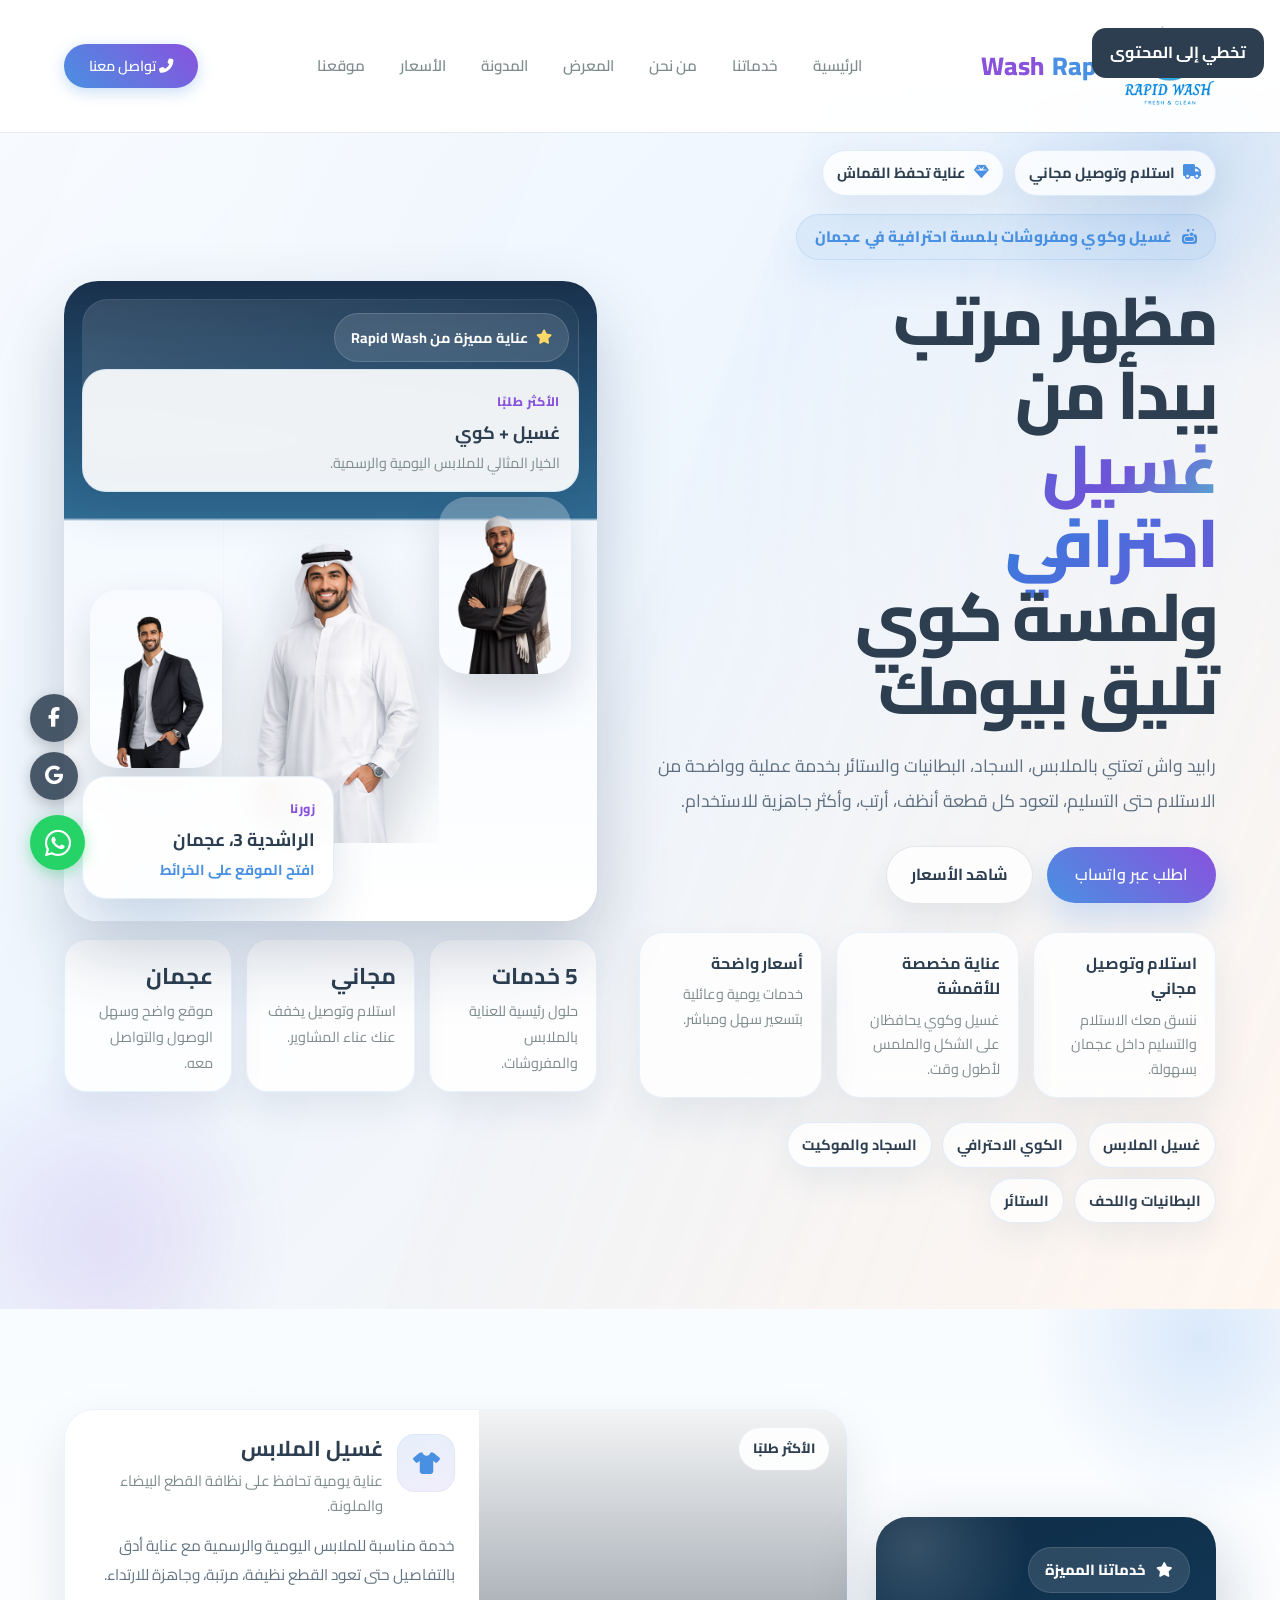
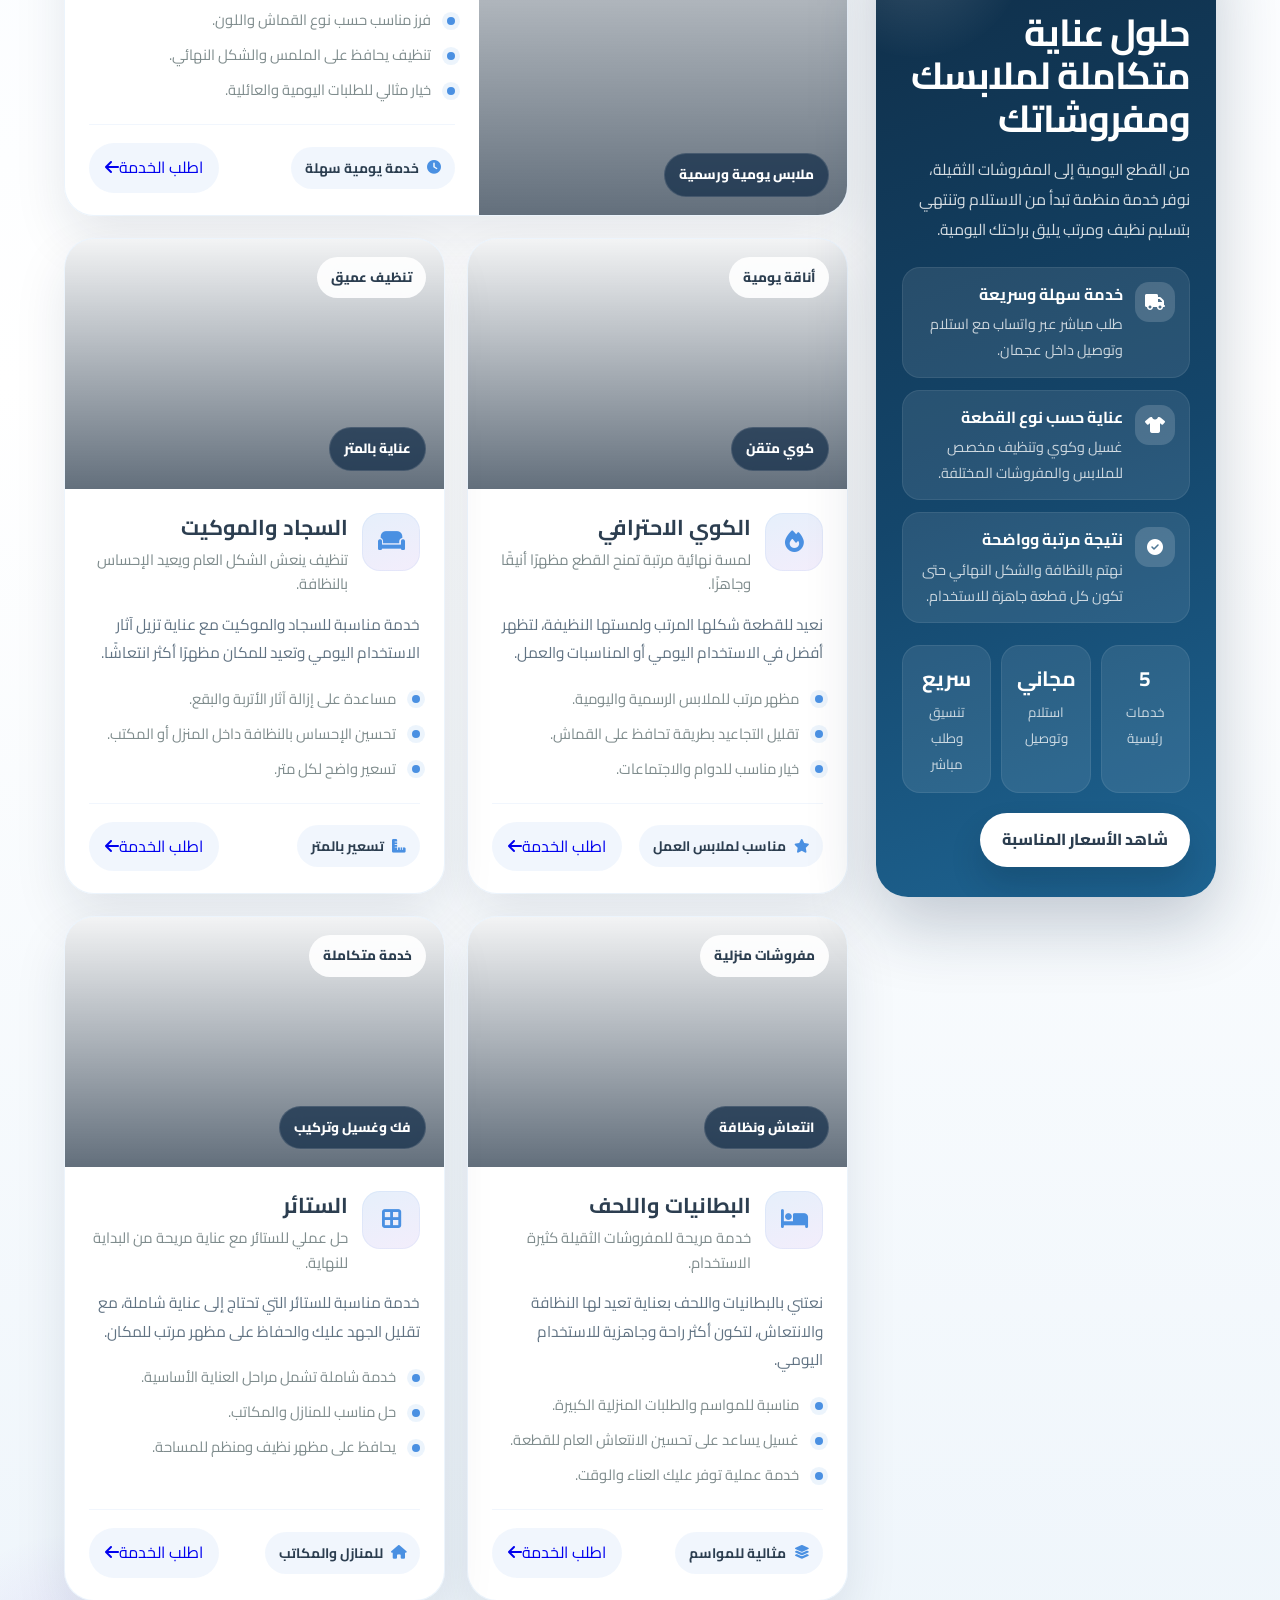
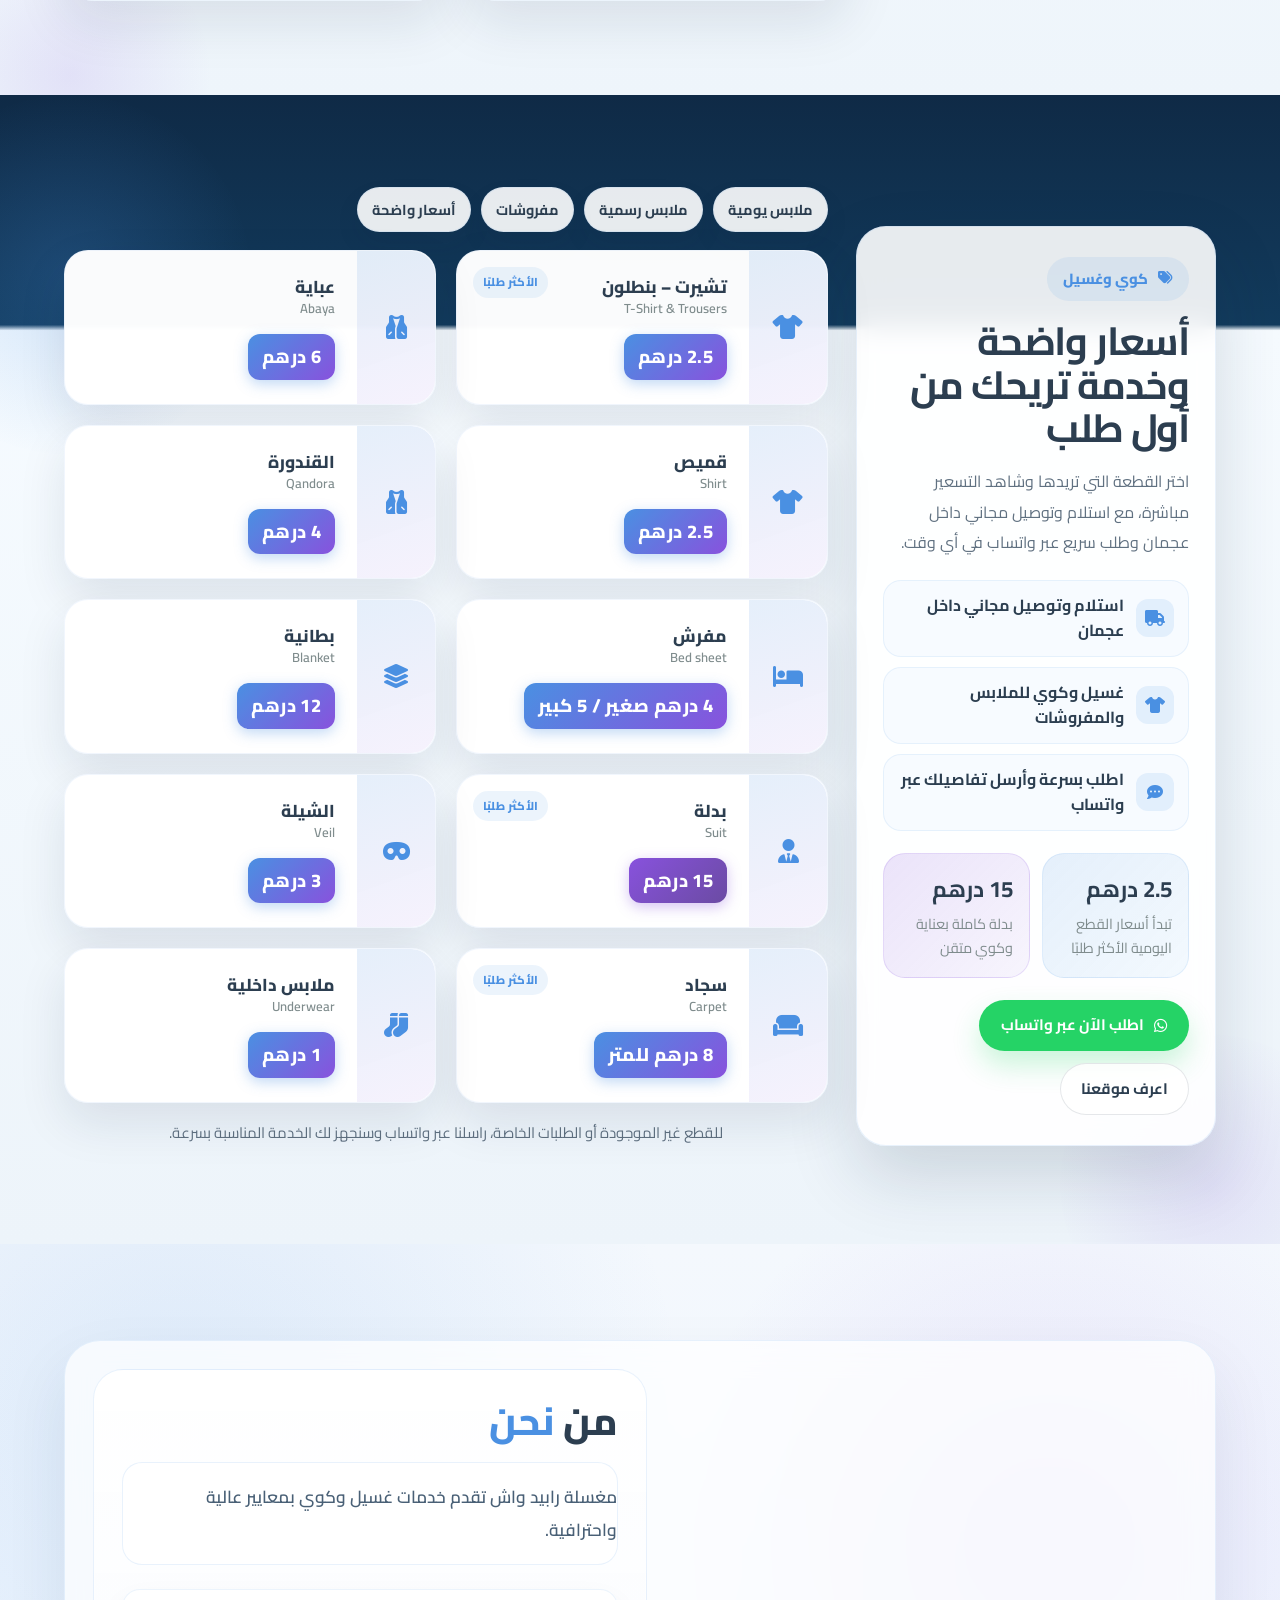
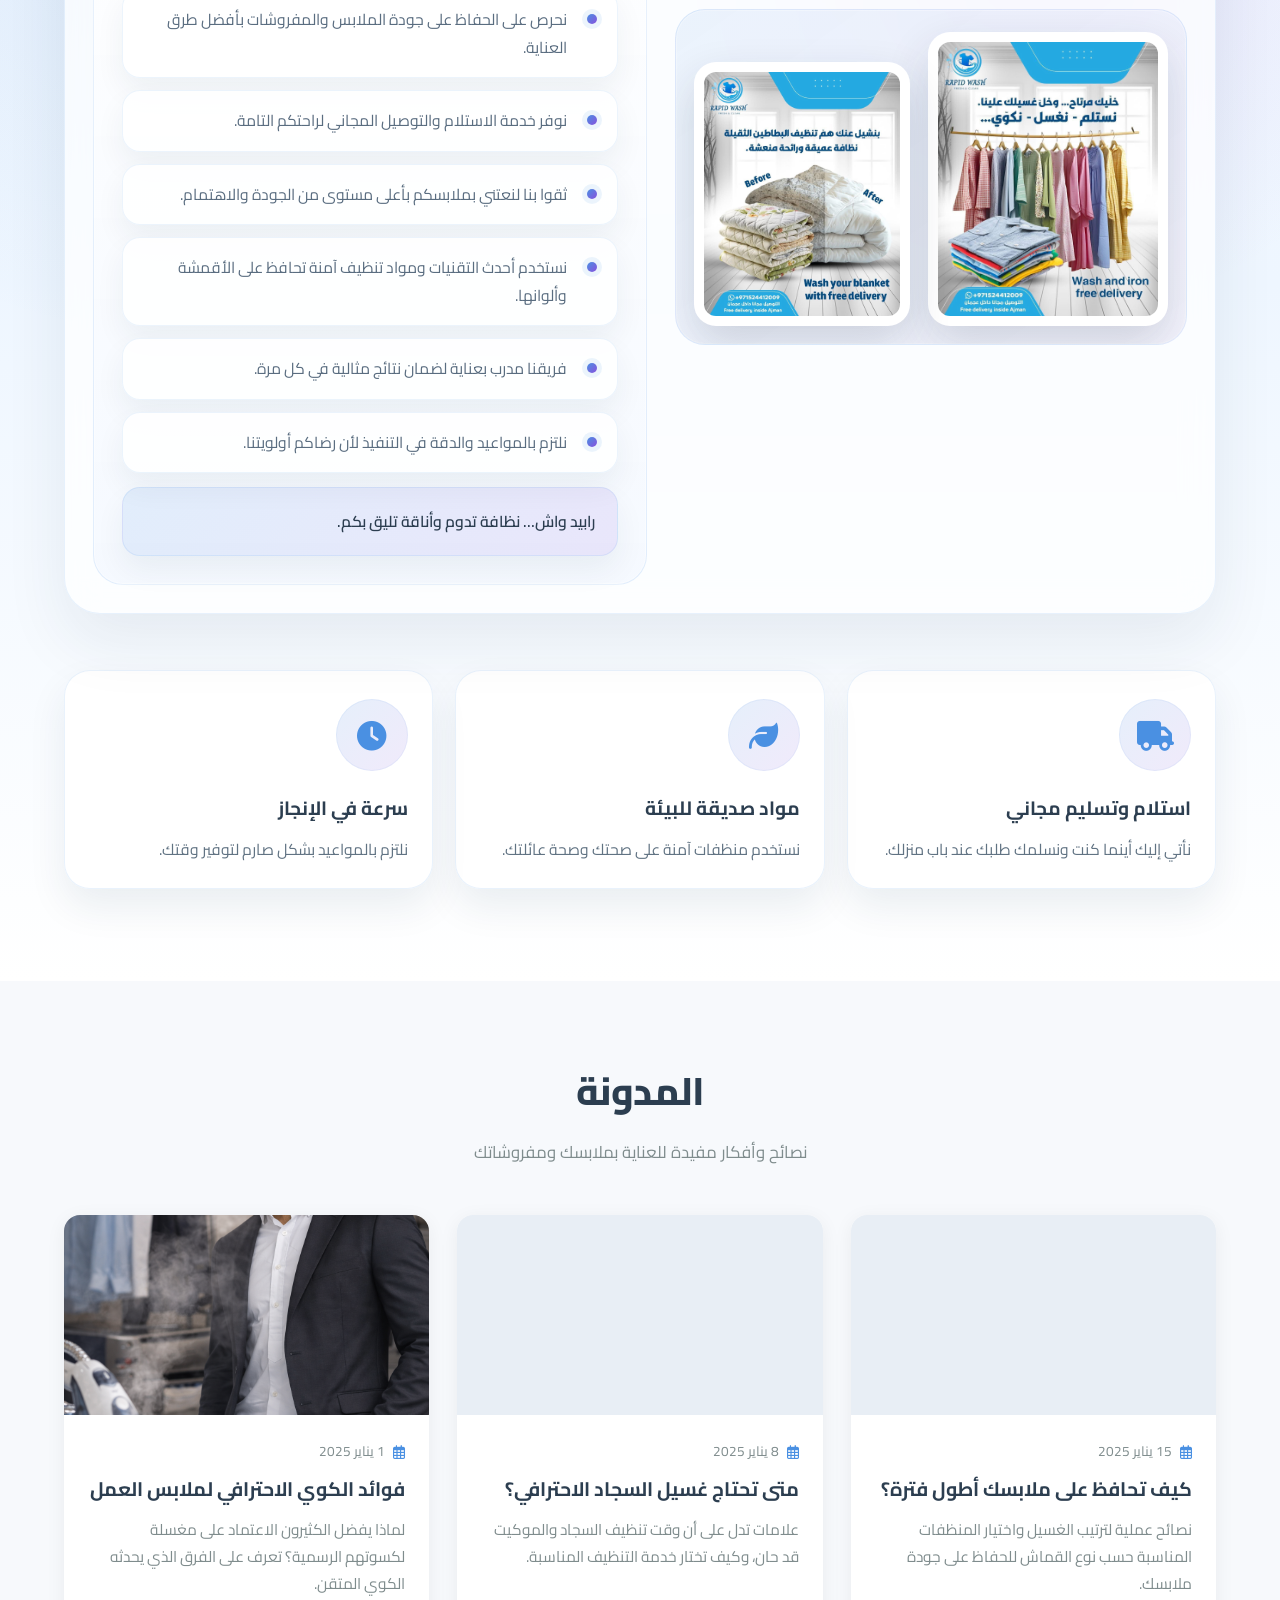
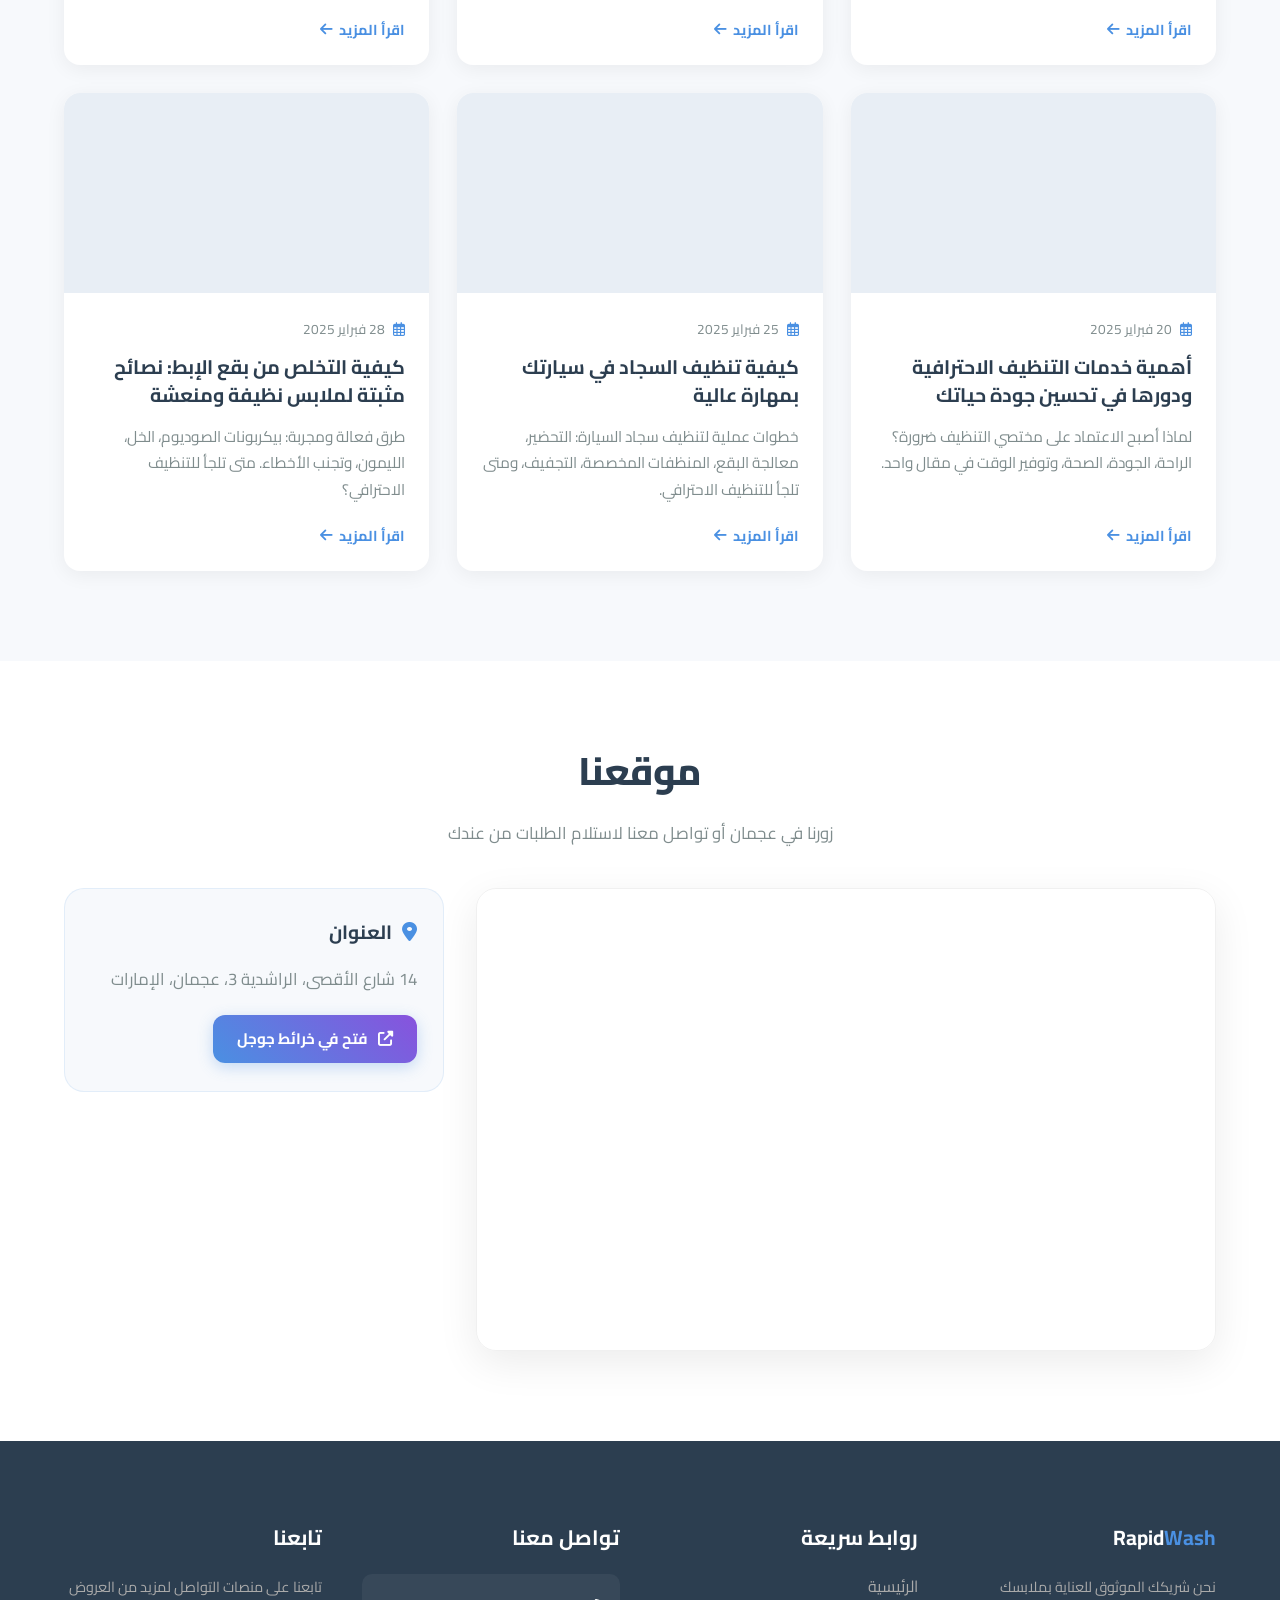
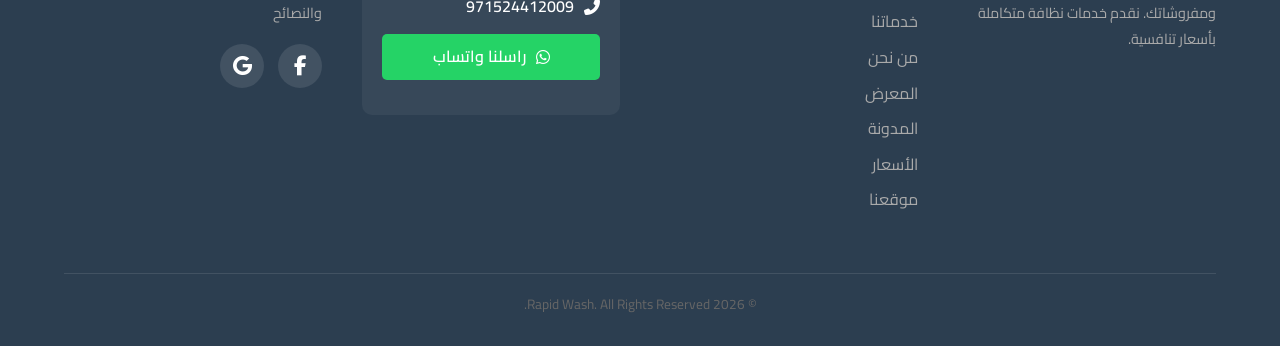
==== index.html @ 988a0094 "Add files via upload" ====
<!DOCTYPE html>
<html lang="ar" dir="rtl">
<head>
    <meta charset="UTF-8">
    <meta name="viewport" content="width=device-width, initial-scale=1.0">
    <title>Rapid Wash | مغسلة ملابس وخدمة استلام وتوصيل في عجمان</title>
    <meta name="description" content="رابيد واش مغسلة ملابس في عجمان تقدم الغسيل والكوي وتنظيف السجاد والبطانيات مع خدمة استلام وتوصيل سريعة وجودة عالية.">
    <meta name="robots" content="index, follow">
    <meta name="theme-color" content="#4a90e2">
    <meta property="og:type" content="website">
    <meta property="og:title" content="Rapid Wash | مغسلة ملابس وخدمة استلام وتوصيل في عجمان">
    <meta property="og:description" content="غسيل وكوي احترافي وخدمة استلام وتوصيل سريعة في عجمان مع أسعار واضحة وجودة عناية عالية.">
    <meta property="og:image" content="img/logo.png">
    <meta property="og:image:alt" content="شعار Rapid Wash">
    <meta name="twitter:card" content="summary_large_image">
    <meta name="twitter:title" content="Rapid Wash | مغسلة ملابس وخدمة استلام وتوصيل في عجمان">
    <meta name="twitter:description" content="غسيل وكوي احترافي وخدمة استلام وتوصيل سريعة في عجمان مع أسعار واضحة وجودة عناية عالية.">
    <link rel="preconnect" href="https://fonts.googleapis.com">
    <link rel="preconnect" href="https://fonts.gstatic.com" crossorigin>
    <link rel="preconnect" href="https://cdnjs.cloudflare.com" crossorigin>
    <link href="https://fonts.googleapis.com/css2?family=Cairo:wght@300;400;600;700;800&display=swap" rel="stylesheet">
    <link rel="stylesheet" href="https://cdnjs.cloudflare.com/ajax/libs/font-awesome/6.4.0/css/all.min.css">
    <script type="application/ld+json">
        {
            "@context": "https://schema.org",
            "@type": "LaundryService",
            "name": "Rapid Wash",
            "image": "img/logo.png",
            "telephone": "+971524412009",
            "priceRange": "$$",
            "areaServed": "Ajman, UAE",
            "address": {
                "@type": "PostalAddress",
                "streetAddress": "14 شارع الأقصى، الراشدية 3",
                "addressLocality": "عجمان",
                "addressCountry": "AE"
            },
            "hasMap": "https://www.google.com/maps?q=25.3953186,55.435389",
            "sameAs": [
                "https://www.facebook.com/people/Rapid-Wash/61552654572607/"
            ]
        }
    </script>
    
    <style>
        /* --- الإعدادات العامة (Fabrio Style: Clean & Minimal) --- */
        :root {
            --primary-color: #4a90e2; /* أزرق هادئ */
            --accent-color: #8852dd;  /* بنفسجي أنيق */
            --text-dark: #2c3e50;
            --text-gray: #7f8c8d;
            --bg-light: #ffffff;
            --bg-gray: #f7f9fc;
        }

        * {
            margin: 0;
            padding: 0;
            box-sizing: border-box;
        }
        html {
            width: 100%;
            overflow-x: hidden;
            overflow-x: clip;
            scroll-behavior: smooth;
        }
        body {
            font-family: 'Cairo', sans-serif;
            background-color: var(--bg-light);
            color: var(--text-dark);
            overflow-x: hidden;
            overflow-x: clip;
            line-height: 1.6;
            width: 100%;
            max-width: 100vw;
            position: relative;
        }
        main { display: block; }
        section[id] { scroll-margin-top: 110px; }
        a:focus-visible,
        button:focus-visible {
            outline: 3px solid rgba(74, 144, 226, 0.35);
            outline-offset: 4px;
        }
        .skip-link {
            position: absolute;
            top: -52px;
            right: 16px;
            z-index: 3000;
            background: var(--text-dark);
            color: #fff;
            padding: 12px 18px;
            border-radius: 14px;
            font-weight: 700;
            transition: top 0.2s ease;
        }
        .skip-link:focus { top: 16px; }
        a { text-decoration: none; }
        ul { list-style: none; }

        /* --- الهيدر (Clean Navbar) --- */
        header {
            position: fixed;
            width: 100%;
            top: 0;
            background: rgba(255, 255, 255, 0.95);
            backdrop-filter: blur(10px);
            z-index: 1000;
            box-shadow: 0 1px 0 rgba(0,0,0,0.05);
        }
        .navbar {
            display: flex;
            justify-content: space-between;
            align-items: center;
            padding: 20px 5%;
            max-width: 1300px;
            margin: auto;
        }
        .logo {
            font-size: 1.6rem;
            font-weight: 800;
            color: var(--primary-color);
            display: flex;
            align-items: center;
            gap: 8px;
        }
        .logo span { color: var(--accent-color); }
        .logo img {
            height: 92px;
            width: auto;
            display: block;
            object-fit: contain;
        }
        
        .nav-links { display: flex; gap: 35px; }
        .nav-links a {
            color: var(--text-gray);
            font-weight: 600;
            font-size: 0.95rem;
            transition: 0.3s;
            position: relative;
        }
        .nav-links a:hover { color: var(--primary-color); }
        .nav-links li.mobile-menu-close { display: none; }

        .nav-toggle {
            display: none;
            align-items: center;
            justify-content: center;
            width: 44px;
            height: 44px;
            border: none;
            background: rgba(74, 144, 226, 0.1);
            border-radius: 10px;
            color: var(--primary-color);
            font-size: 1.35rem;
            cursor: pointer;
            transition: 0.3s;
        }
        .nav-toggle:hover { background: rgba(74, 144, 226, 0.2); }
        .nav-overlay {
            display: none;
            position: fixed;
            inset: 0;
            background: rgba(0,0,0,0.4);
            z-index: 998;
            opacity: 0;
            visibility: hidden;
            pointer-events: none;
            transition: opacity 0.3s, visibility 0.3s;
        }
        body.menu-open .nav-overlay { pointer-events: auto; }
        
        .btn-header {
            background: linear-gradient(45deg, var(--primary-color), var(--accent-color));
            color: #fff;
            padding: 10px 25px;
            border-radius: 30px;
            font-weight: 600;
            font-size: 0.9rem;
            transition: 0.3s;
            box-shadow: 0 4px 15px rgba(74, 144, 226, 0.3);
        }
        .btn-header:hover {
            transform: translateY(-2px);
            box-shadow: 0 8px 20px rgba(74, 144, 226, 0.4);
        }

        /* --- قسم البطل (Hero Section) --- */
        .hero {
            margin-top: 80px;
            min-height: calc(100vh - 80px);
            display: flex;
            align-items: center;
            position: relative;
            overflow: hidden;
            padding: 26px 0 34px;
            background: linear-gradient(135deg, #f8fbff 0%, #eef6ff 42%, #fff6ef 100%);
        }
        .hero::before,
        .hero::after {
            content: '';
            position: absolute;
            border-radius: 50%;
            pointer-events: none;
            filter: blur(10px);
        }
        .hero::before {
            width: 420px;
            height: 420px;
            top: -120px;
            right: -110px;
            background: radial-gradient(circle, rgba(74, 144, 226, 0.22) 0%, rgba(74, 144, 226, 0) 70%);
            animation: heroOrbFloat 11s ease-in-out infinite;
        }
        .hero::after {
            width: 360px;
            height: 360px;
            bottom: -110px;
            left: -80px;
            background: radial-gradient(circle, rgba(136, 82, 221, 0.14) 0%, rgba(136, 82, 221, 0) 72%);
            animation: heroOrbFloat 13s ease-in-out infinite reverse;
        }
        .hero-bg {
            position: absolute;
            inset: 0;
            background-image: url('https://images.unsplash.com/photo-1582735689369-4fe89db7114c?auto=format&fit=crop&w=1600&q=80');
            background-size: cover;
            background-position: center;
            opacity: 0.12;
            transform: scale(1.05);
            z-index: 0;
            filter: saturate(1.05) contrast(0.96);
        }
        .hero-bg::after {
            content: '';
            position: absolute;
            inset: 0;
            background:
                linear-gradient(110deg, rgba(248, 251, 255, 0.98) 0%, rgba(243, 249, 255, 0.92) 48%, rgba(12, 43, 74, 0.08) 48.5%, rgba(255, 247, 239, 0.74) 100%),
                radial-gradient(circle at 80% 18%, rgba(74, 144, 226, 0.2) 0%, transparent 30%),
                radial-gradient(circle at 18% 82%, rgba(136, 82, 221, 0.12) 0%, transparent 24%);
            z-index: 1;
        }
        .hero-inner {
            position: relative;
            z-index: 2;
            max-width: 1300px;
            margin: 0 auto;
            padding: 44px 5% 52px;
            width: 100%;
            display: grid;
            grid-template-columns: minmax(0, 1.04fr) minmax(420px, 0.96fr);
            gap: 42px;
            align-items: center;
        }
        .hero-content {
            max-width: 650px;
            text-align: right;
        }
        .hero-kicker {
            display: flex;
            flex-wrap: wrap;
            gap: 10px;
            margin-bottom: 18px;
        }
        .hero-kicker span,
        .hero-service-strip li {
            display: inline-flex;
            align-items: center;
            gap: 8px;
            padding: 10px 14px;
            border-radius: 999px;
            background: rgba(255, 255, 255, 0.78);
            border: 1px solid rgba(74, 144, 226, 0.16);
            box-shadow: 0 12px 32px rgba(31, 71, 112, 0.08);
            color: var(--text-dark);
            font-weight: 700;
            font-size: 0.92rem;
            backdrop-filter: blur(10px);
            -webkit-backdrop-filter: blur(10px);
        }
        .hero-kicker i,
        .hero-tag i {
            color: var(--primary-color);
        }
        .hero-tag {
            display: inline-flex;
            align-items: center;
            gap: 10px;
            background: rgba(74, 144, 226, 0.1);
            color: var(--primary-color);
            padding: 10px 18px;
            border-radius: 999px;
            font-size: 0.95rem;
            font-weight: 800;
            margin-bottom: 24px;
            letter-spacing: 0.01em;
            border: 1px solid rgba(74, 144, 226, 0.14);
            box-shadow: 0 18px 32px rgba(74, 144, 226, 0.1);
        }
        .hero h1 {
            font-size: 4.2rem;
            font-weight: 800;
            color: var(--text-dark);
            line-height: 1.1;
            margin-bottom: 22px;
            letter-spacing: -0.04em;
            max-width: 10ch;
        }
        .hero h1 span {
            background: linear-gradient(135deg, #2f84df, #6f53d8 70%, #53b9cf 100%);
            -webkit-background-clip: text;
            -webkit-text-fill-color: transparent;
            background-clip: text;
        }
        .hero p {
            font-size: 1.1rem;
            color: #5d6f81;
            margin-bottom: 28px;
            max-width: 620px;
            line-height: 1.95;
        }
        .hero-actions {
            display: flex;
            flex-wrap: wrap;
            align-items: center;
            gap: 14px;
            margin-bottom: 28px;
        }
        .hero-primary {
            padding: 15px 28px;
            font-size: 1rem;
            box-shadow: 0 18px 32px rgba(74, 144, 226, 0.24);
        }
        .hero-secondary {
            display: inline-flex;
            align-items: center;
            justify-content: center;
            gap: 8px;
            padding: 15px 24px;
            border-radius: 999px;
            border: 1px solid rgba(44, 62, 80, 0.12);
            background: rgba(255, 255, 255, 0.82);
            color: var(--text-dark);
            font-weight: 700;
            box-shadow: 0 16px 30px rgba(23, 51, 80, 0.08);
            transition: 0.3s;
        }
        .hero-secondary:hover {
            transform: translateY(-2px);
            border-color: rgba(74, 144, 226, 0.28);
            color: var(--primary-color);
        }
        .hero-proof {
            display: grid;
            grid-template-columns: repeat(3, minmax(0, 1fr));
            gap: 14px;
            margin-bottom: 24px;
        }
        .hero-proof-card {
            background: rgba(255, 255, 255, 0.82);
            border: 1px solid rgba(74, 144, 226, 0.12);
            border-radius: 24px;
            padding: 18px 18px 16px;
            box-shadow: 0 20px 40px rgba(29, 67, 104, 0.08);
            backdrop-filter: blur(12px);
            -webkit-backdrop-filter: blur(12px);
        }
        .hero-proof-card strong {
            display: block;
            margin-bottom: 6px;
            font-size: 1rem;
            color: var(--text-dark);
        }
        .hero-proof-card span {
            display: block;
            color: var(--text-gray);
            font-size: 0.9rem;
            line-height: 1.7;
        }
        .hero-service-strip {
            display: flex;
            flex-wrap: wrap;
            gap: 10px;
            margin: 0;
            padding: 0;
        }
        .hero-visual {
            display: flex;
            flex-direction: column;
            gap: 18px;
            align-items: stretch;
        }
        .hero-stage {
            position: relative;
            min-height: 640px;
            border-radius: 34px;
            padding: 34px 26px 34px;
            overflow: hidden;
            isolation: isolate;
            display: grid;
            justify-content: space-between;
            grid-template-columns: minmax(104px, 138px) minmax(190px, 242px) minmax(104px, 138px);
            grid-template-rows: 172px 202px 154px;
            align-items: end;
            background: linear-gradient(180deg, rgba(15, 40, 69, 0.96) 0%, rgba(27, 92, 136, 0.9) 37%, rgba(244, 249, 255, 0.98) 37.5%, rgba(255, 255, 255, 0.98) 100%);
            box-shadow: 0 32px 70px rgba(21, 46, 76, 0.22);
        }
        .hero-stage::before {
            content: '';
            position: absolute;
            top: 18px;
            left: 18px;
            right: 18px;
            height: 150px;
            border-radius: 26px;
            background: linear-gradient(135deg, rgba(255,255,255,0.12), rgba(255,255,255,0.02));
            border: 1px solid rgba(255,255,255,0.08);
        }
        .hero-stage::after {
            content: '';
            position: absolute;
            width: 360px;
            height: 360px;
            left: -90px;
            bottom: -160px;
            border-radius: 50%;
            background: radial-gradient(circle, rgba(74, 144, 226, 0.16) 0%, transparent 68%);
            filter: blur(8px);
        }
        .hero-stage-badge {
            position: absolute;
            top: 32px;
            right: 28px;
            z-index: 3;
            display: inline-flex;
            align-items: center;
            gap: 8px;
            padding: 12px 16px;
            border-radius: 999px;
            background: rgba(255, 255, 255, 0.12);
            border: 1px solid rgba(255, 255, 255, 0.14);
            color: #fff;
            font-weight: 700;
            font-size: 0.9rem;
            backdrop-filter: blur(10px);
            -webkit-backdrop-filter: blur(10px);
        }
        .hero-stage-badge i { color: #ffd966; }
        .hero-main-shot,
        .hero-side-shot {
            position: relative;
            margin: 0;
            overflow: hidden;
        }
        .hero-main-shot {
            grid-column: 2;
            grid-row: 2 / span 2;
            width: 100%;
            max-width: 242px;
            justify-self: center;
            align-self: end;
            z-index: 2;
            animation: heroPanelFloat 6.5s ease-in-out infinite;
        }
        .hero-main-shot img {
            width: 100%;
            height: auto;
            display: block;
            max-height: 418px;
            object-fit: contain;
            object-position: center bottom;
            filter: drop-shadow(0 24px 32px rgba(10, 26, 44, 0.22));
        }
        .hero-side-shot {
            width: 100%;
            max-width: 132px;
            border-radius: 28px;
            background: linear-gradient(180deg, rgba(255,255,255,0.14), rgba(255,255,255,0.05));
            box-shadow: 0 22px 44px rgba(13, 33, 56, 0.16);
            z-index: 3;
        }
        .hero-side-shot img {
            width: 100%;
            height: auto;
            display: block;
            padding: 16px 12px 0;
            background: linear-gradient(180deg, rgba(255,255,255,0.18), rgba(255,255,255,0.04));
            object-fit: contain;
            object-position: center bottom;
        }
        .hero-side-shot-top {
            grid-column: 1;
            grid-row: 2;
            justify-self: start;
            align-self: start;
            margin-top: 10px;
            animation: heroPanelFloat 7.2s ease-in-out infinite 0.4s;
        }
        .hero-side-shot-bottom {
            grid-column: 3;
            grid-row: 2 / span 2;
            justify-self: end;
            align-self: center;
            margin-top: 28px;
            animation: heroPanelFloat 7.8s ease-in-out infinite 1s;
        }
        .hero-info-card {
            position: absolute;
            z-index: 4;
            width: min(252px, calc(100% - 36px));
            max-width: 252px;
            background: rgba(255, 255, 255, 0.92);
            border: 1px solid rgba(74, 144, 226, 0.14);
            border-radius: 24px;
            padding: 18px 18px 16px;
            box-shadow: 0 20px 44px rgba(24, 56, 88, 0.12);
            backdrop-filter: blur(12px);
            -webkit-backdrop-filter: blur(12px);
            text-align: right;
        }
        .hero-info-card strong {
            display: block;
            width: 100%;
            color: var(--text-dark);
            font-size: 1.12rem;
            margin-bottom: 6px;
            line-height: 1.4;
        }
        .hero-info-card p,
        .hero-info-card a {
            display: block;
            width: 100%;
            font-size: 0.9rem;
            line-height: 1.65;
        }
        .hero-info-card p {
            margin: 0;
            color: var(--text-gray);
            text-wrap: balance;
        }
        .hero-info-card a {
            color: var(--primary-color);
            font-weight: 700;
        }
        .hero-info-label {
            display: inline-block;
            margin-bottom: 8px;
            color: var(--accent-color);
            font-size: 0.78rem;
            font-weight: 800;
            letter-spacing: 0.04em;
        }
        .hero-info-top {
            top: 88px;
            right: 18px;
            left: 18px;
            width: auto;
            max-width: none;
        }
        .hero-info-bottom {
            left: 18px;
            bottom: 22px;
        }
        .hero-metrics {
            display: grid;
            grid-template-columns: repeat(3, minmax(0, 1fr));
            gap: 14px;
        }
        .hero-metric {
            border-radius: 22px;
            padding: 18px 18px 16px;
            background: rgba(255, 255, 255, 0.88);
            border: 1px solid rgba(74, 144, 226, 0.12);
            box-shadow: 0 18px 34px rgba(24, 56, 88, 0.08);
        }
        .hero-metric strong {
            display: block;
            font-size: 1.42rem;
            color: var(--text-dark);
            margin-bottom: 4px;
        }
        .hero-metric span {
            color: var(--text-gray);
            font-size: 0.9rem;
            line-height: 1.6;
        }
        @keyframes heroOrbFloat {
            0%, 100% { transform: translate3d(0, 0, 0); }
            50% { transform: translate3d(0, 18px, 0); }
        }
        @keyframes heroPanelFloat {
            0%, 100% { transform: translateY(0); }
            50% { transform: translateY(-10px); }
        }
        /* --- قسم الخدمات --- */
        .services-section {
            position: relative;
            padding: 100px 5% 94px;
            background: linear-gradient(180deg, #f9fcff 0%, #ffffff 34%, #eef5fb 100%);
            overflow: hidden;
        }
        .services-section::before,
        .services-section::after {
            content: '';
            position: absolute;
            border-radius: 50%;
            pointer-events: none;
        }
        .services-section::before {
            width: 340px;
            height: 340px;
            top: -140px;
            right: -90px;
            background: radial-gradient(circle, rgba(74, 144, 226, 0.18) 0%, rgba(74, 144, 226, 0) 72%);
        }
        .services-section::after {
            width: 280px;
            height: 280px;
            bottom: -120px;
            left: -70px;
            background: radial-gradient(circle, rgba(136, 82, 221, 0.12) 0%, rgba(136, 82, 221, 0) 72%);
        }
        .container {
            max-width: 1300px;
            margin: 0 auto;
        }
        .section-header {
            text-align: center;
            margin-bottom: 56px;
        }
        .section-header h2 {
            font-size: 2.4rem;
            color: var(--text-dark);
            margin-bottom: 16px;
            font-weight: 800;
            letter-spacing: -0.02em;
        }
        .section-header p {
            color: var(--text-gray);
            max-width: 560px;
            margin: 0 auto;
            font-size: 1.05rem;
            line-height: 1.75;
        }
        .services-shell {
            position: relative;
            z-index: 2;
            display: grid;
            grid-template-columns: 340px minmax(0, 1fr);
            gap: 28px;
            align-items: start;
        }
        .services-overview {
            position: sticky;
            top: 108px;
            padding: 30px 26px;
            border-radius: 32px;
            background: linear-gradient(160deg, #0f2d47 0%, #14466b 56%, #1e6492 100%);
            color: #fff;
            box-shadow: 0 28px 68px rgba(17, 43, 69, 0.24);
            overflow: hidden;
        }
        .services-overview::before {
            content: '';
            position: absolute;
            width: 220px;
            height: 220px;
            top: -80px;
            left: -70px;
            border-radius: 50%;
            background: radial-gradient(circle, rgba(255,255,255,0.16) 0%, rgba(255,255,255,0) 72%);
        }
        .services-overview > * {
            position: relative;
            z-index: 1;
        }
        .services-kicker {
            display: inline-flex;
            align-items: center;
            gap: 10px;
            padding: 10px 16px;
            border-radius: 999px;
            background: rgba(255,255,255,0.12);
            border: 1px solid rgba(255,255,255,0.12);
            color: #fff;
            font-size: 0.92rem;
            font-weight: 800;
            margin-bottom: 18px;
        }
        .services-overview h2 {
            font-size: 2.35rem;
            line-height: 1.14;
            letter-spacing: -0.03em;
            margin-bottom: 16px;
        }
        .services-overview p {
            color: rgba(255,255,255,0.82);
            line-height: 1.9;
            font-size: 0.98rem;
            margin-bottom: 22px;
        }
        .services-overview-list {
            display: grid;
            gap: 12px;
            margin-bottom: 22px;
        }
        .services-overview-item {
            display: flex;
            align-items: flex-start;
            gap: 12px;
            padding: 14px 14px;
            border-radius: 18px;
            background: rgba(255,255,255,0.09);
            border: 1px solid rgba(255,255,255,0.08);
        }
        .services-overview-item i {
            width: 40px;
            height: 40px;
            border-radius: 14px;
            display: inline-flex;
            align-items: center;
            justify-content: center;
            color: #fff;
            background: rgba(255,255,255,0.16);
            flex-shrink: 0;
        }
        .services-overview-item strong {
            display: block;
            margin-bottom: 4px;
            font-size: 1rem;
        }
        .services-overview-item span {
            color: rgba(255,255,255,0.76);
            line-height: 1.7;
            font-size: 0.9rem;
        }
        .services-stats {
            display: grid;
            grid-template-columns: repeat(3, minmax(0, 1fr));
            gap: 10px;
            margin-bottom: 20px;
        }
        .services-stat {
            padding: 16px 12px;
            border-radius: 18px;
            background: rgba(255,255,255,0.09);
            border: 1px solid rgba(255,255,255,0.08);
            text-align: center;
        }
        .services-stat strong {
            display: block;
            font-size: 1.3rem;
            margin-bottom: 4px;
        }
        .services-stat span {
            color: rgba(255,255,255,0.76);
            font-size: 0.84rem;
            line-height: 1.5;
        }
        .services-overview-cta {
            display: inline-flex;
            align-items: center;
            justify-content: center;
            gap: 10px;
            padding: 14px 22px;
            border-radius: 999px;
            background: #fff;
            color: var(--text-dark);
            font-weight: 800;
            box-shadow: 0 18px 32px rgba(8, 20, 33, 0.16);
            transition: 0.3s;
        }
        .services-overview-cta:hover {
            transform: translateY(-2px);
            color: var(--primary-color);
        }
        .services-grid {
            display: grid;
            grid-template-columns: repeat(2, minmax(0, 1fr));
            gap: 22px;
        }
        .service-card {
            display: flex;
            flex-direction: column;
            border-radius: 30px;
            overflow: hidden;
            background: rgba(255,255,255,0.96);
            border: 1px solid rgba(74, 144, 226, 0.1);
            box-shadow: 0 22px 52px rgba(17, 43, 69, 0.1);
            transition: transform 0.35s ease, box-shadow 0.35s ease, border-color 0.3s ease;
            min-height: 100%;
        }
        .service-card:hover {
            transform: translateY(-8px);
            box-shadow: 0 28px 58px rgba(74, 144, 226, 0.16);
            border-color: rgba(74, 144, 226, 0.2);
        }
        .service-card.featured {
            grid-column: span 2;
            display: grid;
            grid-template-columns: minmax(280px, 0.94fr) minmax(0, 1.06fr);
        }
        .service-card-media {
            position: relative;
            min-height: 250px;
            background-size: cover;
            background-position: center;
            isolation: isolate;
        }
        .service-card.featured .service-card-media {
            min-height: 100%;
        }
        .service-card-media::after {
            content: '';
            position: absolute;
            inset: 0;
            background: linear-gradient(180deg, rgba(11, 30, 50, 0.05) 0%, rgba(11, 30, 50, 0.64) 100%);
            z-index: -1;
        }
        .service-badge,
        .service-media-tag {
            position: absolute;
            display: inline-flex;
            align-items: center;
            gap: 8px;
            padding: 10px 14px;
            border-radius: 999px;
            font-size: 0.84rem;
            font-weight: 800;
            backdrop-filter: blur(10px);
            -webkit-backdrop-filter: blur(10px);
        }
        .service-badge {
            top: 18px;
            right: 18px;
            background: rgba(255,255,255,0.9);
            color: var(--text-dark);
        }
        .service-media-tag {
            right: 18px;
            bottom: 18px;
            background: rgba(15, 42, 70, 0.7);
            color: #fff;
            border: 1px solid rgba(255,255,255,0.12);
        }
        .service-card-body {
            padding: 24px 24px 22px;
            display: flex;
            flex-direction: column;
            height: 100%;
        }
        .service-card-top {
            display: flex;
            align-items: flex-start;
            gap: 14px;
            margin-bottom: 14px;
        }
        .service-icon-badge {
            width: 58px;
            height: 58px;
            border-radius: 18px;
            display: inline-flex;
            align-items: center;
            justify-content: center;
            background: linear-gradient(160deg, rgba(74, 144, 226, 0.14), rgba(136, 82, 221, 0.1));
            color: var(--primary-color);
            font-size: 1.35rem;
            flex-shrink: 0;
            box-shadow: inset 0 0 0 1px rgba(74, 144, 226, 0.08);
        }
        .service-card-title-group {
            min-width: 0;
        }
        .service-card-title-group h3 {
            font-size: 1.34rem;
            margin-bottom: 6px;
            color: var(--text-dark);
            line-height: 1.35;
        }
        .service-card-title-group p {
            margin: 0;
            color: var(--text-gray);
            font-size: 0.93rem;
            line-height: 1.65;
        }
        .service-copy {
            color: #617383;
            line-height: 1.85;
            margin-bottom: 18px;
            font-size: 0.96rem;
        }
        .service-points {
            display: grid;
            gap: 10px;
            margin: 0 0 22px;
            padding: 0;
        }
        .service-points li {
            position: relative;
            padding-inline-start: 24px;
            color: var(--text-gray);
            line-height: 1.7;
            font-size: 0.92rem;
        }
        .service-points li::before {
            content: '';
            position: absolute;
            right: 0;
            top: 0.65em;
            width: 8px;
            height: 8px;
            border-radius: 50%;
            background: var(--primary-color);
            box-shadow: 0 0 0 5px rgba(74, 144, 226, 0.1);
        }
        .service-card-footer {
            margin-top: auto;
            display: flex;
            flex-wrap: wrap;
            align-items: center;
            justify-content: space-between;
            gap: 12px;
            padding-top: 18px;
            border-top: 1px solid rgba(74, 144, 226, 0.08);
        }
        .service-card-note {
            display: inline-flex;
            align-items: center;
            gap: 8px;
            padding: 10px 14px;
            border-radius: 999px;
            background: rgba(74, 144, 226, 0.08);
            color: var(--text-dark);
            font-weight: 700;
            font-size: 0.86rem;
        }
        .service-card-note i { color: var(--primary-color); }
        .service-card .service-link {
            padding: 12px 16px;
            border-radius: 999px;
            background: rgba(74, 144, 226, 0.08);
        }
        .service-card .service-link:hover,
        .service-card .service-link:focus-visible {
            background: rgba(136, 82, 221, 0.1);
        }
        @media (max-width: 1100px) {
            .services-shell { grid-template-columns: 1fr; }
            .services-overview {
                position: static;
                top: auto;
            }
        }
        @media (max-width: 860px) {
            .services-grid,
            .service-card.featured {
                grid-template-columns: 1fr;
            }
            .service-card.featured {
                grid-column: span 1;
            }
        }
        @media (max-width: 680px) {
            .services-section { padding: 82px 4% 80px; }
            .services-overview h2 { font-size: 2rem; }
            .services-stats { grid-template-columns: 1fr; }
            .services-grid { grid-template-columns: 1fr; }
            .service-card-body { padding: 22px 20px 20px; }
        }
        /* --- قسم "لماذا نحن" (Simple Features) --- */
        .features-section {
            position: relative;
            background: linear-gradient(180deg, #f4f8fd 0%, #eef6ff 48%, #ffffff 100%);
            padding: 96px 5% 92px;
            overflow: hidden;
        }
        .features-section::before {
            content: '';
            position: absolute;
            inset: 0;
            background:
                radial-gradient(circle at 14% 14%, rgba(74, 144, 226, 0.14) 0%, transparent 32%),
                radial-gradient(circle at 82% 22%, rgba(136, 82, 221, 0.12) 0%, transparent 26%);
            pointer-events: none;
        }
        .features-section .container {
            position: relative;
            z-index: 1;
            max-width: 1300px;
            margin: 0 auto;
        }
        .features-section .section-header {
            margin-bottom: 52px;
        }
        .features-grid {
            display: grid;
            grid-template-columns: repeat(3, minmax(0, 1fr));
            gap: 22px;
            text-align: right;
        }
        .feature-item {
            max-width: none;
            padding: 28px 24px 24px;
            background: rgba(255,255,255,0.92);
            border: 1px solid rgba(74, 144, 226, 0.12);
            border-radius: 26px;
            box-shadow: 0 18px 38px rgba(18, 45, 72, 0.08);
            transition: transform 0.3s ease, box-shadow 0.3s ease, border-color 0.3s ease;
        }
        .feature-item:hover {
            transform: translateY(-6px);
            box-shadow: 0 24px 42px rgba(18, 45, 72, 0.12);
            border-color: rgba(74, 144, 226, 0.2);
        }
        .feature-icon-circle {
            width: 72px;
            height: 72px;
            background: linear-gradient(135deg, rgba(74,144,226,0.14), rgba(136,82,221,0.12));
            border-radius: 50%;
            margin: 0 0 22px;
            display: flex;
            align-items: center;
            justify-content: center;
            font-size: 1.85rem;
            color: var(--primary-color);
            box-shadow: inset 0 0 0 1px rgba(74,144,226,0.08);
        }
        .feature-item h4 {
            margin-bottom: 12px;
            color: var(--text-dark);
            font-size: 1.2rem;
            font-weight: 700;
        }
        .feature-item p {
            font-size: 0.98rem;
            color: #617383;
            line-height: 1.75;
        }
        /* كتلة من نحن مع الصورة */
        .about-intro {
            position: relative;
            display: grid;
            grid-template-columns: minmax(320px, 0.96fr) minmax(0, 1.04fr);
            align-items: center;
            gap: 28px;
            margin-bottom: 56px;
            padding: 28px;
            border-radius: 36px;
            background: rgba(255,255,255,0.72);
            border: 1px solid rgba(74, 144, 226, 0.12);
            box-shadow: 0 28px 64px rgba(20, 48, 76, 0.08);
            backdrop-filter: blur(16px);
            -webkit-backdrop-filter: blur(16px);
        }
        .about-intro-image {
            position: relative;
            display: grid;
            grid-template-columns: minmax(0, 1fr) minmax(0, 0.9fr);
            gap: 18px;
            align-items: end;
            min-width: 0;
            max-width: none;
            padding: 18px;
            border-radius: 30px;
            background: linear-gradient(145deg, rgba(74,144,226,0.09), rgba(136,82,221,0.06));
            border: 1px solid rgba(74, 144, 226, 0.12);
            overflow: hidden;
            box-shadow: inset 0 0 0 1px rgba(255,255,255,0.28);
        }
        .about-intro-image::before {
            display: none;
        }
        .about-intro-image img {
            width: 100%;
            height: auto;
            object-fit: contain;
            border-radius: 22px;
            background: #fff;
            padding: 10px;
            box-shadow: 0 18px 44px rgba(13, 35, 58, 0.16);
            display: block;
        }
        .about-intro-image .about-img-main {
            min-width: 0;
            position: relative;
            z-index: 2;
        }
        .about-intro-image .about-img-secondary {
            min-width: 0;
            margin-top: 34px;
            position: relative;
            z-index: 2;
        }
        .about-intro-text {
            min-width: 0;
            display: flex;
            flex-direction: column;
            justify-content: center;
            padding: 28px;
            border-radius: 30px;
            background: linear-gradient(180deg, rgba(255,255,255,0.92), rgba(245,249,255,0.96));
            border: 1px solid rgba(74, 144, 226, 0.12);
            box-shadow: inset 0 0 0 1px rgba(255,255,255,0.4);
        }
        .about-intro-text h2 {
            font-size: 2.4rem;
            font-weight: 800;
            color: var(--text-dark);
            margin-bottom: 18px;
            line-height: 1.2;
        }
        .about-intro-text h2 span { color: var(--primary-color); }
        .about-intro-lead {
            font-size: 1.08rem;
            font-weight: 600;
            color: #496076;
            line-height: 1.9;
            margin-bottom: 24px;
            padding: 18px 20px;
            background: rgba(255,255,255,0.88);
            border-radius: 20px;
            border: 1px solid rgba(74, 144, 226, 0.12);
            padding-inline-start: 0;
        }
        .about-intro-lines {
            list-style: none;
            padding: 0;
            margin: 0;
            display: grid;
            grid-template-columns: 1fr;
            gap: 12px;
        }
        .about-intro-lines li {
            position: relative;
            padding: 16px 18px 16px 18px;
            padding-right: 50px;
            margin: 0;
            font-size: 0.98rem;
            color: #5a6d80;
            line-height: 1.75;
            border-radius: 18px;
            background: rgba(255,255,255,0.9);
            border: 1px solid rgba(74, 144, 226, 0.1);
            box-shadow: 0 14px 30px rgba(18, 45, 72, 0.06);
        }
        .about-intro-lines li::before {
            content: "";
            position: absolute;
            right: 20px;
            top: 24px;
            width: 10px;
            height: 10px;
            border-radius: 50%;
            background: linear-gradient(135deg, var(--primary-color), var(--accent-color));
            box-shadow: 0 0 0 5px rgba(74, 144, 226, 0.1);
        }
        .about-intro-lines li.about-tagline {
            margin-top: 2px;
            padding: 20px 22px;
            background: linear-gradient(135deg, rgba(74,144,226,0.12), rgba(136,82,221,0.12));
            border: 1px solid rgba(74, 144, 226, 0.12);
            font-weight: 600;
            color: var(--text-dark);
        }
        .about-intro-lines li.about-tagline::before {
            display: none;
        }
        @media (max-width: 980px) {
            .about-intro {
                grid-template-columns: 1fr;
                gap: 24px;
                padding: 24px;
            }
            .about-intro-image {
                grid-template-columns: minmax(0, 1fr) minmax(0, 0.92fr);
            }
            .about-intro-text {
                padding: 28px 24px;
            }
            .features-grid {
                grid-template-columns: 1fr;
            }
            .feature-item {
                text-align: center;
            }
            .feature-icon-circle {
                margin: 0 auto 18px;
            }
        }
        @media (max-width: 768px) {
            .about-intro { margin-bottom: 44px; }
            .about-intro-image { max-width: 100%; }
            .about-intro-text h2 { font-size: 2rem; }
            .about-intro-lead { font-size: 1rem; }
        }
        @media (max-width: 640px) {
            .about-intro {
                padding: 18px;
                border-radius: 28px;
            }
            .about-intro-image {
                grid-template-columns: 1fr;
                padding: 16px;
            }
            .about-intro-image .about-img-main,
            .about-intro-image .about-img-secondary {
                margin-top: 0;
            }
            .about-intro-text {
                padding: 24px 18px;
            }
            .about-intro-text h2 {
                font-size: 1.8rem;
            }
            .feature-item {
                padding: 24px 18px 20px;
            }
        }

        /* --- قسم الخريطة / موقعنا --- */
        .map-section {
            padding: 80px 5% 90px;
            background: var(--bg-light);
        }
        .map-section .section-header {
            margin-bottom: 40px;
        }
        .map-section .section-header h2 { color: var(--text-dark); }
        .map-wrap {
            max-width: 1300px;
            margin: 0 auto;
            display: grid;
            grid-template-columns: 1fr 380px;
            gap: 32px;
            align-items: start;
        }
        .map-container {
            position: relative;
            border-radius: 20px;
            overflow: hidden;
            box-shadow: 0 12px 40px rgba(0,0,0,0.08);
            border: 1px solid rgba(0,0,0,0.06);
            aspect-ratio: 16/10;
            min-height: 320px;
        }
        .map-container iframe {
            position: absolute;
            top: 0;
            left: 0;
            width: 100%;
            height: 100%;
            border: 0;
            display: block;
        }
        .map-address-card {
            background: var(--bg-gray);
            border-radius: 20px;
            padding: 28px 26px;
            border: 1px solid rgba(74, 144, 226, 0.12);
        }
        .map-address-card h3 {
            font-size: 1.2rem;
            color: var(--text-dark);
            margin-bottom: 16px;
            display: flex;
            align-items: center;
            gap: 10px;
        }
        .map-address-card h3 i {
            color: var(--primary-color);
            font-size: 1.25rem;
        }
        .map-address-card p {
            color: var(--text-gray);
            font-size: 1.05rem;
            line-height: 1.85;
            margin-bottom: 20px;
        }
        .map-address-card .btn-map {
            display: inline-flex;
            align-items: center;
            gap: 10px;
            background: linear-gradient(45deg, var(--primary-color), var(--accent-color));
            color: #fff;
            padding: 12px 24px;
            border-radius: 12px;
            font-weight: 700;
            font-size: 0.95rem;
            transition: 0.3s;
            box-shadow: 0 4px 15px rgba(74, 144, 226, 0.3);
        }
        .map-address-card .btn-map:hover {
            transform: translateY(-2px);
            box-shadow: 0 8px 22px rgba(74, 144, 226, 0.4);
        }
        @media (max-width: 900px) {
            .map-wrap { grid-template-columns: 1fr; }
            .map-address-card { order: -1; }
        }
        @media (max-width: 600px) {
            .map-section { padding: 60px 4% 70px; }
            .map-container { min-height: 280px; }
        }

        /* --- الفوتر (Modern Footer) --- */
        footer {
            background: var(--text-dark);
            color: #fff;
            padding: 80px 5% 30px;
            position: relative;
        }
        .footer-content {
            max-width: 1300px;
            margin: 0 auto;
            display: grid;
            grid-template-columns: repeat(auto-fit, minmax(250px, 1fr));
            gap: 40px;
        }
        .footer-col h3 {
            color: #fff;
            font-size: 1.3rem;
            margin-bottom: 20px;
        }
        .footer-col p { color: #aaa; font-size: 0.9rem; line-height: 1.8; }
        .footer-links a {
            display: block;
            color: #aaa;
            margin-bottom: 10px;
            transition: 0.3s;
        }
        .footer-links a:hover { color: var(--primary-color); padding-right: 5px; }
        
        .contact-box {
            background: rgba(255,255,255,0.05);
            padding: 20px;
            border-radius: 10px;
            margin-top: 20px;
        }
        .contact-box a {
            display: flex;
            align-items: center;
            gap: 10px;
            color: #fff;
            margin-bottom: 15px;
            font-weight: 600;
        }
        .whatsapp-footer-btn {
            background: #25d366;
            padding: 10px 20px;
            border-radius: 5px;
            justify-content: center;
        }

        /* وسائل التواصل في الفوتر */
        .footer-social {
            display: flex;
            gap: 14px;
            margin-top: 18px;
            flex-wrap: wrap;
        }
        .footer-social a {
            display: flex;
            align-items: center;
            justify-content: center;
            width: 44px;
            height: 44px;
            border-radius: 50%;
            color: #fff;
            background: rgba(255,255,255,0.1);
            transition: 0.3s;
        }
        .footer-social a:hover {
            transform: translateY(-3px);
            color: #fff;
        }
        .footer-social a.footer-facebook:hover { background: #1877f2; }
        .footer-social a.footer-youtube:hover { background: #ff0000; }
        .footer-social a.footer-google:hover { background: #4285f4; }
        .footer-social a i { font-size: 1.25rem; }

        .copyright {
            text-align: center;
            border-top: 1px solid rgba(255,255,255,0.1);
            margin-top: 50px;
            padding-top: 20px;
            font-size: 0.85rem;
            color: #666;
        }

        /* --- قسم المدونة --- */
        .blog-section {
            padding: 80px 5% 90px;
            background: var(--bg-gray);
        }
        .blog-section .section-header {
            margin-bottom: 48px;
        }
        .blog-grid {
            display: grid;
            grid-template-columns: repeat(3, 1fr);
            gap: 28px;
            max-width: 1200px;
            margin: 0 auto;
        }
        .blog-card {
            background: var(--bg-light);
            border-radius: 16px;
            overflow: hidden;
            box-shadow: 0 4px 20px rgba(0,0,0,0.06);
            transition: 0.3s;
            display: flex;
            flex-direction: column;
        }
        .blog-card:hover {
            transform: translateY(-6px);
            box-shadow: 0 12px 32px rgba(0,0,0,0.1);
        }
        .blog-card-img {
            height: 200px;
            background-size: cover;
            background-position: center;
            background-color: #e8eef5;
        }
        .blog-card-body {
            padding: 26px 24px 24px;
            flex: 1;
            display: flex;
            flex-direction: column;
            text-align: right;
        }
        .blog-card-meta {
            font-size: 0.85rem;
            color: var(--text-gray);
            margin-bottom: 12px;
            display: flex;
            align-items: center;
            gap: 8px;
        }
        .blog-card-meta i { color: var(--primary-color); }
        .blog-card h3 {
            font-size: 1.22rem;
            color: var(--text-dark);
            margin-bottom: 14px;
            line-height: 1.45;
            font-weight: 700;
        }
        .blog-card p {
            font-size: 0.96rem;
            color: var(--text-gray);
            line-height: 1.75;
            margin-bottom: 20px;
            flex: 1;
        }
        .blog-card a.read-more {
            color: var(--primary-color);
            font-weight: 700;
            font-size: 0.9rem;
            display: inline-flex;
            align-items: center;
            gap: 6px;
            transition: 0.3s;
        }
        .blog-card a.read-more:hover { color: var(--accent-color); }

        /* --- قسم الأسعار (كوي وغسيل) --- */
        .pricing-section {
            position: relative;
            padding: 92px 5% 98px;
            background: linear-gradient(180deg, #0f2a46 0%, #123b5d 20%, #f6fbff 20.5%, #edf4fa 100%);
            overflow: hidden;
        }
        .pricing-section::before,
        .pricing-section::after {
            content: '';
            position: absolute;
            border-radius: 50%;
            pointer-events: none;
        }
        .pricing-section::before {
            width: 360px;
            height: 360px;
            top: 0;
            left: -110px;
            background: radial-gradient(circle, rgba(74, 144, 226, 0.22) 0%, rgba(74, 144, 226, 0) 72%);
        }
        .pricing-section::after {
            width: 300px;
            height: 300px;
            bottom: -90px;
            right: -80px;
            background: radial-gradient(circle, rgba(136, 82, 221, 0.12) 0%, rgba(136, 82, 221, 0) 74%);
        }
        .pricing-layout {
            position: relative;
            z-index: 2;
            max-width: 1300px;
            margin: 0 auto;
            display: grid;
            grid-template-columns: 360px minmax(0, 1fr);
            gap: 28px;
            align-items: start;
        }
        .pricing-overview {
            position: sticky;
            top: 108px;
            background: rgba(255,255,255,0.9);
            backdrop-filter: blur(14px);
            -webkit-backdrop-filter: blur(14px);
            border: 1px solid rgba(74, 144, 226, 0.12);
            border-radius: 30px;
            padding: 30px 26px;
            box-shadow: 0 30px 70px rgba(17, 43, 69, 0.16);
        }
        .pricing-eyebrow {
            display: inline-flex;
            align-items: center;
            gap: 10px;
            padding: 10px 16px;
            border-radius: 999px;
            background: rgba(74, 144, 226, 0.1);
            color: var(--primary-color);
            font-weight: 800;
            font-size: 0.92rem;
            margin-bottom: 18px;
        }
        .pricing-overview h2 {
            font-size: 2.45rem;
            line-height: 1.12;
            letter-spacing: -0.03em;
            color: var(--text-dark);
            margin-bottom: 16px;
        }
        .pricing-overview p {
            color: #607181;
            line-height: 1.9;
            margin-bottom: 22px;
            font-size: 1rem;
        }
        .pricing-benefits {
            display: grid;
            gap: 10px;
            margin-bottom: 22px;
        }
        .pricing-benefit {
            display: flex;
            align-items: center;
            gap: 12px;
            padding: 12px 14px;
            border-radius: 18px;
            background: rgba(247, 251, 255, 0.96);
            border: 1px solid rgba(74, 144, 226, 0.1);
            color: var(--text-dark);
            font-weight: 700;
        }
        .pricing-benefit i {
            width: 38px;
            height: 38px;
            border-radius: 12px;
            display: inline-flex;
            align-items: center;
            justify-content: center;
            color: var(--primary-color);
            background: rgba(74, 144, 226, 0.12);
            flex-shrink: 0;
        }
        .pricing-highlight-board {
            display: grid;
            grid-template-columns: repeat(2, minmax(0, 1fr));
            gap: 12px;
            margin-bottom: 22px;
        }
        .pricing-highlight {
            border-radius: 22px;
            padding: 18px 16px;
            background: linear-gradient(135deg, rgba(74, 144, 226, 0.14), rgba(116, 181, 245, 0.08));
            border: 1px solid rgba(74, 144, 226, 0.12);
        }
        .pricing-highlight.accent {
            background: linear-gradient(135deg, rgba(136, 82, 221, 0.16), rgba(136, 82, 221, 0.06));
            border-color: rgba(136, 82, 221, 0.16);
        }
        .pricing-highlight strong {
            display: block;
            color: var(--text-dark);
            font-size: 1.4rem;
            margin-bottom: 4px;
        }
        .pricing-highlight span {
            display: block;
            color: var(--text-gray);
            font-size: 0.9rem;
            line-height: 1.65;
        }
        .pricing-cta {
            display: flex;
            flex-wrap: wrap;
            gap: 12px;
            align-items: center;
        }
        .pricing-cta a {
            display: inline-flex;
            align-items: center;
            justify-content: center;
            gap: 10px;
            border-radius: 999px;
            font-weight: 700;
            font-size: 0.95rem;
            transition: 0.3s;
        }
        .pricing-cta a:first-child {
            background: #25d366;
            color: #fff;
            padding: 13px 22px;
            box-shadow: 0 14px 28px rgba(37, 211, 102, 0.24);
        }
        .pricing-cta a:first-child:hover {
            background: #20bd5a;
            transform: translateY(-2px);
        }
        .pricing-secondary-link {
            padding: 13px 20px;
            border: 1px solid rgba(44, 62, 80, 0.12);
            background: rgba(255,255,255,0.88);
            color: var(--text-dark);
        }
        .pricing-secondary-link:hover {
            transform: translateY(-2px);
            color: var(--primary-color);
            border-color: rgba(74, 144, 226, 0.22);
        }
        .pricing-catalog {
            min-width: 0;
        }
        .pricing-strip {
            display: flex;
            flex-wrap: wrap;
            gap: 10px;
            margin-bottom: 18px;
        }
        .pricing-strip span {
            display: inline-flex;
            align-items: center;
            justify-content: center;
            padding: 10px 14px;
            border-radius: 999px;
            background: rgba(255,255,255,0.9);
            border: 1px solid rgba(74, 144, 226, 0.1);
            box-shadow: 0 12px 24px rgba(17, 43, 69, 0.08);
            color: var(--text-dark);
            font-weight: 700;
            font-size: 0.9rem;
        }
        .pricing-grid {
            display: grid;
            grid-template-columns: repeat(auto-fill, minmax(248px, 1fr));
            gap: 20px;
        }
        .pricing-card {
            background: rgba(255,255,255,0.98);
            border-radius: 24px;
            padding: 0;
            box-shadow: 0 20px 48px rgba(17, 43, 69, 0.1);
            border: 1px solid rgba(74, 144, 226, 0.08);
            display: flex;
            align-items: stretch;
            gap: 0;
            transition: transform 0.35s ease, box-shadow 0.35s ease, border-color 0.3s ease;
            text-align: right;
            overflow: hidden;
            position: relative;
            min-height: 132px;
        }
        .pricing-card::before {
            content: '';
            position: absolute;
            top: 0;
            right: 0;
            left: 0;
            height: 4px;
            background: linear-gradient(90deg, var(--accent-color), var(--primary-color));
            opacity: 0;
            transition: opacity 0.3s ease;
        }
        .pricing-card.popular::after {
            content: 'الأكثر طلبًا';
            position: absolute;
            top: 16px;
            left: 16px;
            padding: 6px 10px;
            border-radius: 999px;
            background: rgba(74, 144, 226, 0.1);
            color: var(--primary-color);
            font-size: 0.72rem;
            font-weight: 800;
            letter-spacing: 0.02em;
        }
        .pricing-card:hover {
            transform: translateY(-6px);
            box-shadow: 0 26px 50px rgba(74, 144, 226, 0.16), 0 10px 18px rgba(0,0,0,0.05);
            border-color: rgba(74, 144, 226, 0.2);
        }
        .pricing-card:hover::before { opacity: 1; }
        .pricing-card-icon {
            width: 78px;
            min-height: 100%;
            border-radius: 0 24px 24px 0;
            background: linear-gradient(160deg, rgba(74, 144, 226, 0.14), rgba(136, 82, 221, 0.08));
            color: var(--primary-color);
            display: flex;
            align-items: center;
            justify-content: center;
            font-size: 1.5rem;
            flex-shrink: 0;
        }
        .pricing-card:hover .pricing-card-icon {
            background: linear-gradient(160deg, rgba(74, 144, 226, 0.18), rgba(136, 82, 221, 0.12));
            color: var(--accent-color);
        }
        .pricing-card-body {
            flex: 1;
            min-width: 0;
            padding: 24px 22px 24px 20px;
            display: flex;
            flex-direction: column;
            justify-content: center;
        }
        .pricing-card-name {
            font-weight: 800;
            font-size: 1.08rem;
            color: var(--text-dark);
            margin-bottom: 4px;
            line-height: 1.35;
        }
        .pricing-card-name span {
            display: block;
            font-size: 0.82rem;
            color: var(--text-gray);
            font-weight: 600;
            margin-top: 2px;
        }
        .pricing-card-price {
            font-weight: 800;
            font-size: 1.15rem;
            color: #fff;
            margin-top: 12px;
            padding: 8px 14px;
            border-radius: 12px;
            background: linear-gradient(135deg, var(--primary-color), var(--accent-color));
            width: fit-content;
            box-shadow: 0 4px 14px rgba(74, 144, 226, 0.35);
            letter-spacing: 0.02em;
        }
        .pricing-card-price.accent {
            background: linear-gradient(135deg, var(--accent-color), #6b4ba3);
            box-shadow: 0 4px 14px rgba(136, 82, 221, 0.35);
        }
        .pricing-footnote {
            margin-top: 16px;
            color: #5f7080;
            font-size: 0.94rem;
            text-align: center;
            line-height: 1.8;
        }
        @media (max-width: 1100px) {
            .pricing-layout { grid-template-columns: 1fr; }
            .pricing-overview {
                position: static;
                top: auto;
            }
        }
        @media (max-width: 680px) {
            .pricing-section { padding: 78px 4% 84px; }
            .pricing-overview h2 { font-size: 2rem; }
            .pricing-highlight-board { grid-template-columns: 1fr; }
            .pricing-grid { grid-template-columns: 1fr; }
        }
        /* --- زر واتساب عائم --- */
        .wa-float {
            position: fixed;
            bottom: 30px;
            left: 30px;
            background-color: #25d366;
            color: #fff;
            width: 55px;
            height: 55px;
            border-radius: 50%;
            text-align: center;
            font-size: 30px;
            box-shadow: 0 4px 14px rgba(37, 211, 102, 0.4);
            z-index: 100;
            display: flex;
            align-items: center;
            justify-content: center;
            line-height: 55px;
        }

        /* --- وسائل التواصل العائمة (جميع الصفحات) --- */
        .social-float {
            position: fixed;
            left: 30px;
            bottom: 100px;
            z-index: 99;
            display: flex;
            flex-direction: column;
            gap: 10px;
        }
        .social-float a {
            display: flex;
            align-items: center;
            justify-content: center;
            width: 48px;
            height: 48px;
            border-radius: 50%;
            color: #fff;
            background: rgba(44, 62, 80, 0.85);
            box-shadow: 0 4px 14px rgba(0,0,0,0.2);
            transition: 0.3s;
        }
        .social-float a:hover { transform: translateY(-3px); color: #fff; }
        .social-float a.social-fb:hover { background: #1877f2; }
        .social-float a.social-google:hover { background: #4285f4; }
        .social-float a i { font-size: 1.2rem; }
        @media (max-width: 768px) {
            .social-float {
                left: max(20px, env(safe-area-inset-left, 20px));
                bottom: calc(95px + env(safe-area-inset-bottom, 0px));
            }
            .social-float a { width: 44px; height: 44px; }
            .wa-float {
                left: max(20px, env(safe-area-inset-left, 20px));
                bottom: max(20px, env(safe-area-inset-bottom, 20px));
                width: 50px;
                height: 50px;
                font-size: 26px;
                line-height: 50px;
            }
        }

        /* Responsive - تنسيق الموبايل */
        @media (max-width: 768px) {
            header { width: 100%; left: 0; right: 0; }
            .navbar {
                padding: 12px 16px;
                width: 100%;
                max-width: 100%;
                min-width: 0;
            }
            .logo { min-width: 0; flex-shrink: 1; font-size: 1.25rem; }
            .logo img { height: 48px; flex-shrink: 0; }
            .hero { margin-top: 72px; min-height: auto; padding: 16px 0 34px; }
            .hero-inner {
                grid-template-columns: 1fr;
                gap: 30px;
                padding: 22px 16px 34px;
                width: 100%;
                max-width: 100%;
            }
            .hero-content { text-align: center; max-width: 100%; }
            .hero-kicker,
            .hero-actions,
            .hero-service-strip { justify-content: center; }
            .hero-tag { margin-inline: auto; }
            .hero h1 { font-size: 2.9rem; max-width: none; }
            .hero p { margin-right: auto; margin-left: auto; padding: 0 8px; }
            .hero-proof { grid-template-columns: 1fr; }
            .hero-visual { width: 100%; }
            .hero-stage {
                min-height: 560px;
                padding: 26px 18px 30px;
                grid-template-columns: minmax(88px, 118px) minmax(168px, 220px) minmax(88px, 118px);
                grid-template-rows: 156px 186px 142px;
            }
            .hero-stage-badge { top: 20px; right: 18px; font-size: 0.83rem; }
            .hero-info-card { max-width: 190px; padding: 14px 15px; }
            .hero-info-top {
                top: 82px;
                right: 12px;
                left: 12px;
                width: auto;
                max-width: none;
            }
            .hero-info-bottom { left: 12px; bottom: 14px; }
            .hero-main-shot { max-width: 220px; }
            .hero-main-shot img { max-height: 354px; }
            .hero-side-shot { max-width: 112px; }
            .hero-side-shot-top { margin-top: 12px; }
            .hero-side-shot-bottom { margin-top: 24px; }
            .hero-metrics { grid-template-columns: repeat(3, minmax(0, 1fr)); gap: 10px; }
            .hero-metric { padding: 16px 14px; }
            .nav-toggle { display: flex; }
            .btn-header span { display: none; }
            .btn-header { padding: 10px 14px; }
            .nav-links {
                position: fixed;
                top: 0;
                right: 0;
                width: 280px;
                max-width: 85vw;
                height: 100vh;
                background: #fff;
                flex-direction: column;
                padding: 24px 20px 24px;
                padding-top: 80px;
                box-shadow: -4px 0 24px rgba(0,0,0,0.12);
                z-index: 999;
                display: none;
                gap: 0;
                margin: 0;
            }
            .nav-links li { border-bottom: 1px solid rgba(0,0,0,0.06); list-style: none; }
            .nav-links li.mobile-menu-close { display: block; border-bottom: none; padding: 0 0 16px; margin-bottom: 8px; border-bottom: 1px solid rgba(0,0,0,0.08); }
            .nav-links .btn-close-menu {
                display: flex;
                align-items: center;
                justify-content: center;
                gap: 8px;
                width: 100%;
                padding: 14px 20px;
                background: rgba(74, 144, 226, 0.1);
                color: var(--primary-color);
                border: none;
                border-radius: 12px;
                font-family: 'Cairo', sans-serif;
                font-weight: 700;
                font-size: 1rem;
                cursor: pointer;
            }
            .nav-links .btn-close-menu i { font-size: 1.2rem; }
            .nav-links a { padding: 16px 0; display: block; font-size: 1.05rem; }
            body.menu-open .nav-links { display: flex; }
            body.menu-open .nav-overlay { display: block; opacity: 1; visibility: visible; }
            .nav-overlay { display: block; }
            .blog-grid { grid-template-columns: 1fr; }

            .services-section,
            .features-section,
            .blog-section,
            .pricing-section,
            .map-section,
            footer { padding-left: 16px; padding-right: 16px; }
            .services-section .section-header,
            .services-section .section-header p { text-align: center; margin-left: auto; margin-right: auto; }
            .container { padding-left: 0; padding-right: 0; max-width: 100%; overflow-x: hidden; }
            .hero, .services-section, .features-section, .blog-section, .pricing-section, .map-section, footer { overflow-x: hidden; }
            .services-grid { grid-template-columns: 1fr; }
        }
        @media (max-width: 480px) {
            .hero h1 { font-size: 2.2rem; }
            .hero-tag,
            .hero-kicker span,
            .hero-service-strip li { font-size: 0.84rem; }
            .hero-actions { flex-direction: column; }
            .hero-primary,
            .hero-secondary { width: 100%; }
            .hero-stage {
                min-height: 500px;
                border-radius: 28px;
                grid-template-columns: minmax(74px, 96px) minmax(148px, 188px) minmax(74px, 96px);
                grid-template-rows: 138px 170px 132px;
            }
            .hero-stage-badge {
                top: 16px;
                right: 12px;
                margin-bottom: 0;
                font-size: 0.76rem;
                padding: 10px 12px;
            }
            .hero-info-card { max-width: 170px; }
            .hero-info-top {
                top: 64px;
                right: 8px;
                left: 8px;
                width: auto;
                max-width: none;
            }
            .hero-info-bottom { left: 8px; bottom: 10px; }
            .hero-side-shot { max-width: 92px; }
            .hero-side-shot-top { margin-top: 8px; }
            .hero-side-shot-bottom { margin-top: 16px; }
            .hero-main-shot { max-width: 188px; }
            .hero-main-shot img { max-height: 300px; }
            .hero-metrics { grid-template-columns: 1fr; }
        }
        @media (min-width: 769px) and (max-width: 1024px) {
            .blog-grid { grid-template-columns: repeat(2, 1fr); }
        }
        @media (prefers-reduced-motion: reduce) {
            html { scroll-behavior: auto; }
            *,
            *::before,
            *::after {
                animation-duration: 0.01ms !important;
                animation-iteration-count: 1 !important;
                transition-duration: 0.01ms !important;
            }
        }
    </style>
</head>
<body>
    <a class="skip-link" href="#mainContent">تخطي إلى المحتوى</a>

    <!-- وسائل التواصل العائمة -->
    <div class="social-float">
        <a href="https://www.facebook.com/people/Rapid-Wash/61552654572607/" target="_blank" rel="noopener noreferrer" class="social-fb" aria-label="فيسبوك"><i class="fab fa-facebook-f"></i></a>
        <a href="https://www.google.com/maps/place/14+%D8%B4%D8%A7%D8%B1%D8%B9+%D8%A7%D9%84%D8%A3%D9%82%D8%B5%D9%8A+-+Al+Rashidiya+3+-+Ajman%E2%80%AD/@25.3953186,55.435389,17z/data=!3m1!4b1!4m6!3m5!1s0x3e5f59dab01d4887:0xf356e7e96817700c!8m2!3d25.3953186!4d55.435389!16s%2Fg%2F11pqs3h8qr?entry=ttu" target="_blank" rel="noopener noreferrer" class="social-google" aria-label="جوجل"><i class="fab fa-google"></i></a>
    </div>
    <!-- زر واتساب -->
    <a href="https://wa.me/971524412009" target="_blank" rel="noopener noreferrer" class="wa-float" aria-label="واتساب">
        <i class="fab fa-whatsapp"></i>
    </a>

    <!-- الهيدر -->
    <header>
        <nav class="navbar">
            <a href="#home" class="logo"><img src="img/logo.png" alt="Rapid Wash" width="996" height="996" decoding="async">Rapid<span>Wash</span></a>
            <div class="nav-overlay" id="navOverlay" onclick="closeMenu()" aria-hidden="true"></div>
            <ul class="nav-links" id="siteMenu">
                <li class="mobile-menu-close">
                    <button type="button" class="btn-close-menu" onclick="closeMenu()" aria-label="إغلاق القائمة"><i class="fas fa-times"></i> إغلاق</button>
                </li>
                <li><a href="#home" onclick="closeMenu()">الرئيسية</a></li>
                <li><a href="#services" onclick="closeMenu()">خدماتنا</a></li>
                <li><a href="#about" onclick="closeMenu()">من نحن</a></li>
                <li><a href="gallery.html" onclick="closeMenu()">المعرض</a></li>
                <li><a href="#blog" onclick="closeMenu()">المدونة</a></li>
                <li><a href="#pricing" onclick="closeMenu()">الأسعار</a></li>
                <li><a href="#location" onclick="closeMenu()">موقعنا</a></li>
            </ul>
            <button type="button" class="nav-toggle" id="navToggle" aria-label="فتح القائمة" aria-expanded="false" aria-controls="siteMenu" onclick="toggleMenu()">
                <i class="fas fa-bars" id="navToggleIcon"></i>
            </button>
            <a href="tel:971524412009" class="btn-header">
                <i class="fas fa-phone-alt"></i><span> تواصل معنا</span>
            </a>
        </nav>
    </header>

    <main id="mainContent">
    <!-- القسم الرئيسي -->
    <section class="hero" id="home">
        <div class="hero-bg" aria-hidden="true"></div>
        <div class="hero-inner">
            <div class="hero-content">
                <div class="hero-kicker">
                    <span><i class="fas fa-truck"></i> استلام وتوصيل مجاني</span>
                    <span><i class="fas fa-gem"></i> عناية تحفظ القماش</span>
                </div>
                <span class="hero-tag"><i class="fas fa-soap"></i> غسيل وكوي ومفروشات بلمسة احترافية في عجمان</span>
                <h1>مظهر مرتب يبدأ من <span>غسيل احترافي</span> ولمسة كوي تليق بيومك</h1>
                <p>رابيد واش تعتني بالملابس، السجاد، البطانيات والستائر بخدمة عملية وواضحة من الاستلام حتى التسليم، لتعود كل قطعة أنظف، أرتب، وأكثر جاهزية للاستخدام.</p>
                <div class="hero-actions">
                    <a href="https://wa.me/971524412009" target="_blank" rel="noopener noreferrer" class="btn-header hero-primary">اطلب عبر واتساب</a>
                    <a href="#pricing" class="hero-secondary">شاهد الأسعار</a>
                </div>
                <div class="hero-proof">
                    <div class="hero-proof-card">
                        <strong>استلام وتوصيل مجاني</strong>
                        <span>ننسق معك الاستلام والتسليم داخل عجمان بسهولة.</span>
                    </div>
                    <div class="hero-proof-card">
                        <strong>عناية مخصصة للأقمشة</strong>
                        <span>غسيل وكوي يحافظان على الشكل والملمس لأطول وقت.</span>
                    </div>
                    <div class="hero-proof-card">
                        <strong>أسعار واضحة</strong>
                        <span>خدمات يومية وعائلية بتسعير سهل ومباشر.</span>
                    </div>
                </div>
                <ul class="hero-service-strip">
                    <li>غسيل الملابس</li>
                    <li>الكوي الاحترافي</li>
                    <li>السجاد والموكيت</li>
                    <li>البطانيات واللحف</li>
                    <li>الستائر</li>
                </ul>
            </div>
            <div class="hero-visual">
                <div class="hero-stage">
                    <span class="hero-stage-badge"><i class="fas fa-star"></i> عناية مميزة من Rapid Wash</span>
                    <div class="hero-info-card hero-info-top">
                        <span class="hero-info-label">الأكثر طلبًا</span>
                        <strong>غسيل + كوي</strong>
                        <p>الخيار المثالي للملابس اليومية والرسمية.</p>
                    </div>
                    <figure class="hero-side-shot hero-side-shot-top">
                        <img src="img/man2.png" alt="فريق رابيد واش" width="1024" height="1536" loading="lazy" decoding="async">
                    </figure>
                    <figure class="hero-main-shot">
                        <img src="img/man.png" alt="رابيد واش - خدمة غسيل وكوي احترافية" width="1024" height="1536" fetchpriority="high" decoding="async">
                    </figure>
                    <figure class="hero-side-shot hero-side-shot-bottom">
                        <img src="img/man3.png" alt="فريق رابيد واش" width="1024" height="1536" loading="lazy" decoding="async">
                    </figure>
                    <div class="hero-info-card hero-info-bottom">
                        <span class="hero-info-label">زورنا</span>
                        <strong>الراشدية 3، عجمان</strong>
                        <a href="https://www.google.com/maps/place/14+%D8%B4%D8%A7%D8%B1%D8%B9+%D8%A7%D9%84%D8%A3%D9%82%D8%B5%D9%8A+-+Al+Rashidiya+3+-+Ajman%E2%80%AD/@25.3953186,55.435389,17z/data=!3m1!4b1!4m6!3m5!1s0x3e5f59dab01d4887:0xf356e7e96817700c!8m2!3d25.3953186!4d55.435389!16s%2Fg%2F11pqs3h8qr?entry=ttu" target="_blank" rel="noopener noreferrer">افتح الموقع على الخرائط</a>
                    </div>
                </div>
                <div class="hero-metrics">
                    <div class="hero-metric">
                        <strong>5 خدمات</strong>
                        <span>حلول رئيسية للعناية بالملابس والمفروشات.</span>
                    </div>
                    <div class="hero-metric">
                        <strong>مجاني</strong>
                        <span>استلام وتوصيل يخفف عنك عناء المشاوير.</span>
                    </div>
                    <div class="hero-metric">
                        <strong>عجمان</strong>
                        <span>موقع واضح وسهل الوصول والتواصل معه.</span>
                    </div>
                </div>
            </div>
        </div>
    </section>
    <!-- قسم الخدمات -->
    <section class="services-section" id="services">
        <div class="container services-shell">
            <div class="services-overview">
                <span class="services-kicker"><i class="fas fa-star"></i> خدماتنا المميزة</span>
                <h2>حلول عناية متكاملة لملابسك ومفروشاتك</h2>
                <p>من القطع اليومية إلى المفروشات الثقيلة، نوفر خدمة منظمة تبدأ من الاستلام وتنتهي بتسليم نظيف ومرتب يليق براحتك اليومية.</p>
                <div class="services-overview-list">
                    <div class="services-overview-item">
                        <i class="fas fa-truck"></i>
                        <div>
                            <strong>خدمة سهلة وسريعة</strong>
                            <span>طلب مباشر عبر واتساب مع استلام وتوصيل داخل عجمان.</span>
                        </div>
                    </div>
                    <div class="services-overview-item">
                        <i class="fas fa-shirt"></i>
                        <div>
                            <strong>عناية حسب نوع القطعة</strong>
                            <span>غسيل وكوي وتنظيف مخصص للملابس والمفروشات المختلفة.</span>
                        </div>
                    </div>
                    <div class="services-overview-item">
                        <i class="fas fa-circle-check"></i>
                        <div>
                            <strong>نتيجة مرتبة وواضحة</strong>
                            <span>نهتم بالنظافة والشكل النهائي حتى تكون كل قطعة جاهزة للاستخدام.</span>
                        </div>
                    </div>
                </div>
                <div class="services-stats">
                    <div class="services-stat">
                        <strong>5</strong>
                        <span>خدمات رئيسية</span>
                    </div>
                    <div class="services-stat">
                        <strong>مجاني</strong>
                        <span>استلام وتوصيل</span>
                    </div>
                    <div class="services-stat">
                        <strong>سريع</strong>
                        <span>تنسيق وطلب مباشر</span>
                    </div>
                </div>
                <a href="#pricing" class="services-overview-cta">شاهد الأسعار المناسبة</a>
            </div>
            <div class="services-grid">
                <article class="service-card featured">
                    <div class="service-card-media" style="background-image: url('https://images.unsplash.com/photo-1604335399105-a0c585fd81a1?auto=format&fit=crop&w=900&q=80');">
                        <span class="service-badge">الأكثر طلبًا</span>
                        <span class="service-media-tag">ملابس يومية ورسمية</span>
                    </div>
                    <div class="service-card-body">
                        <div class="service-card-top">
                            <div class="service-icon-badge"><i class="fas fa-tshirt"></i></div>
                            <div class="service-card-title-group">
                                <h3>غسيل الملابس</h3>
                                <p>عناية يومية تحافظ على نظافة القطع البيضاء والملونة.</p>
                            </div>
                        </div>
                        <p class="service-copy">خدمة مناسبة للملابس اليومية والرسمية مع عناية أدق بالتفاصيل حتى تعود القطع نظيفة، مرتبة، وجاهزة للارتداء.</p>
                        <ul class="service-points">
                            <li>فرز مناسب حسب نوع القماش واللون.</li>
                            <li>تنظيف يحافظ على الملمس والشكل النهائي.</li>
                            <li>خيار مثالي للطلبات اليومية والعائلية.</li>
                        </ul>
                        <div class="service-card-footer">
                            <span class="service-card-note"><i class="fas fa-clock"></i> خدمة يومية سهلة</span>
                            <a href="https://wa.me/971524412009?text=أرغب في طلب خدمة غسيل الملابس" target="_blank" rel="noopener noreferrer" class="service-link">
                                <span>اطلب الخدمة</span><i class="fas fa-arrow-left" aria-hidden="true"></i>
                            </a>
                        </div>
                    </div>
                </article>

                <article class="service-card">
                    <div class="service-card-media" style="background-image: url('https://images.unsplash.com/photo-1758279744970-b32360a5e907?auto=format&fit=crop&w=900&q=80');">
                        <span class="service-badge">أناقة يومية</span>
                        <span class="service-media-tag">كوي متقن</span>
                    </div>
                    <div class="service-card-body">
                        <div class="service-card-top">
                            <div class="service-icon-badge"><i class="fas fa-fire"></i></div>
                            <div class="service-card-title-group">
                                <h3>الكوي الاحترافي</h3>
                                <p>لمسة نهائية مرتبة تمنح القطع مظهرًا أنيقًا وجاهزًا.</p>
                            </div>
                        </div>
                        <p class="service-copy">نعيد للقطعة شكلها المرتب ولمستها النظيفة، لتظهر أفضل في الاستخدام اليومي أو المناسبات والعمل.</p>
                        <ul class="service-points">
                            <li>مظهر مرتب للملابس الرسمية واليومية.</li>
                            <li>تقليل التجاعيد بطريقة تحافظ على القماش.</li>
                            <li>خيار مناسب للدوام والاجتماعات.</li>
                        </ul>
                        <div class="service-card-footer">
                            <span class="service-card-note"><i class="fas fa-star"></i> مناسب لملابس العمل</span>
                            <a href="https://wa.me/971524412009?text=أرغب في طلب خدمة الكوي الاحترافي" target="_blank" rel="noopener noreferrer" class="service-link">
                                <span>اطلب الخدمة</span><i class="fas fa-arrow-left" aria-hidden="true"></i>
                            </a>
                        </div>
                    </div>
                </article>

                <article class="service-card">
                    <div class="service-card-media" style="background-image: url('https://images.unsplash.com/photo-1666276523796-90329b78ea4a?auto=format&fit=crop&w=900&q=80');">
                        <span class="service-badge">تنظيف عميق</span>
                        <span class="service-media-tag">عناية بالمتر</span>
                    </div>
                    <div class="service-card-body">
                        <div class="service-card-top">
                            <div class="service-icon-badge"><i class="fas fa-couch"></i></div>
                            <div class="service-card-title-group">
                                <h3>السجاد والموكيت</h3>
                                <p>تنظيف ينعش الشكل العام ويعيد الإحساس بالنظافة.</p>
                            </div>
                        </div>
                        <p class="service-copy">خدمة مناسبة للسجاد والموكيت مع عناية تزيل آثار الاستخدام اليومي وتعيد للمكان مظهرًا أكثر انتعاشًا.</p>
                        <ul class="service-points">
                            <li>مساعدة على إزالة آثار الأتربة والبقع.</li>
                            <li>تحسين الإحساس بالنظافة داخل المنزل أو المكتب.</li>
                            <li>تسعير واضح لكل متر.</li>
                        </ul>
                        <div class="service-card-footer">
                            <span class="service-card-note"><i class="fas fa-ruler-combined"></i> تسعير بالمتر</span>
                            <a href="https://wa.me/971524412009?text=أرغب في طلب خدمة تنظيف السجاد والموكيت" target="_blank" rel="noopener noreferrer" class="service-link">
                                <span>اطلب الخدمة</span><i class="fas fa-arrow-left" aria-hidden="true"></i>
                            </a>
                        </div>
                    </div>
                </article>

                <article class="service-card">
                    <div class="service-card-media" style="background-image: url('https://images.unsplash.com/photo-1655292912612-bb5b1bda9355?auto=format&fit=crop&w=900&q=80');">
                        <span class="service-badge">مفروشات منزلية</span>
                        <span class="service-media-tag">انتعاش ونظافة</span>
                    </div>
                    <div class="service-card-body">
                        <div class="service-card-top">
                            <div class="service-icon-badge"><i class="fas fa-bed"></i></div>
                            <div class="service-card-title-group">
                                <h3>البطانيات واللحف</h3>
                                <p>خدمة مريحة للمفروشات الثقيلة كثيرة الاستخدام.</p>
                            </div>
                        </div>
                        <p class="service-copy">نعتني بالبطانيات واللحف بعناية تعيد لها النظافة والانتعاش، لتكون أكثر راحة وجاهزية للاستخدام اليومي.</p>
                        <ul class="service-points">
                            <li>مناسبة للمواسم والطلبات المنزلية الكبيرة.</li>
                            <li>غسيل يساعد على تحسين الانتعاش العام للقطعة.</li>
                            <li>خدمة عملية توفر عليك العناء والوقت.</li>
                        </ul>
                        <div class="service-card-footer">
                            <span class="service-card-note"><i class="fas fa-layer-group"></i> مثالية للمواسم</span>
                            <a href="https://wa.me/971524412009?text=أرغب في طلب خدمة غسيل البطانيات واللحف" target="_blank" rel="noopener noreferrer" class="service-link">
                                <span>اطلب الخدمة</span><i class="fas fa-arrow-left" aria-hidden="true"></i>
                            </a>
                        </div>
                    </div>
                </article>

                <article class="service-card">
                    <div class="service-card-media" style="background-image: url('https://images.unsplash.com/photo-1518816086351-fddbdc9a20d0?auto=format&fit=crop&w=900&q=80');">
                        <span class="service-badge">خدمة متكاملة</span>
                        <span class="service-media-tag">فك وغسيل وتركيب</span>
                    </div>
                    <div class="service-card-body">
                        <div class="service-card-top">
                            <div class="service-icon-badge"><i class="fas fa-border-all"></i></div>
                            <div class="service-card-title-group">
                                <h3>الستائر</h3>
                                <p>حل عملي للستائر مع عناية مريحة من البداية للنهاية.</p>
                            </div>
                        </div>
                        <p class="service-copy">خدمة مناسبة للستائر التي تحتاج إلى عناية شاملة، مع تقليل الجهد عليك والحفاظ على مظهر مرتب للمكان.</p>
                        <ul class="service-points">
                            <li>خدمة شاملة تشمل مراحل العناية الأساسية.</li>
                            <li>حل مناسب للمنازل والمكاتب.</li>
                            <li>يحافظ على مظهر نظيف ومنظم للمساحة.</li>
                        </ul>
                        <div class="service-card-footer">
                            <span class="service-card-note"><i class="fas fa-home"></i> للمنازل والمكاتب</span>
                            <a href="https://wa.me/971524412009?text=أرغب في طلب خدمة تنظيف الستائر" target="_blank" rel="noopener noreferrer" class="service-link">
                                <span>اطلب الخدمة</span><i class="fas fa-arrow-left" aria-hidden="true"></i>
                            </a>
                        </div>
                    </div>
                </article>
            </div>
        </div>
    </section>
    <!-- قسم الأسعار -->
    <section class="pricing-section" id="pricing">
        <div class="pricing-layout">
            <div class="pricing-overview">
                <span class="pricing-eyebrow"><i class="fas fa-tags"></i> كوي وغسيل</span>
                <h2>أسعار واضحة وخدمة تريحك من أول طلب</h2>
                <p>اختر القطعة التي تريدها وشاهد التسعير مباشرة، مع استلام وتوصيل مجاني داخل عجمان وطلب سريع عبر واتساب في أي وقت.</p>
                <div class="pricing-benefits">
                    <div class="pricing-benefit"><i class="fas fa-truck"></i><span>استلام وتوصيل مجاني داخل عجمان</span></div>
                    <div class="pricing-benefit"><i class="fas fa-shirt"></i><span>غسيل وكوي للملابس والمفروشات</span></div>
                    <div class="pricing-benefit"><i class="fas fa-comment-dots"></i><span>اطلب بسرعة وأرسل تفاصيلك عبر واتساب</span></div>
                </div>
                <div class="pricing-highlight-board">
                    <div class="pricing-highlight">
                        <strong>2.5 درهم</strong>
                        <span>تبدأ أسعار القطع اليومية الأكثر طلبًا</span>
                    </div>
                    <div class="pricing-highlight accent">
                        <strong>15 درهم</strong>
                        <span>بدلة كاملة بعناية وكوي متقن</span>
                    </div>
                </div>
                <div class="pricing-cta">
                    <a href="https://wa.me/971524412009" target="_blank" rel="noopener noreferrer"><i class="fab fa-whatsapp"></i> اطلب الآن عبر واتساب</a>
                    <a href="#location" class="pricing-secondary-link">اعرف موقعنا</a>
                </div>
            </div>
            <div class="pricing-catalog">
                <div class="pricing-strip">
                    <span>ملابس يومية</span>
                    <span>ملابس رسمية</span>
                    <span>مفروشات</span>
                    <span>أسعار واضحة</span>
                </div>
                <div class="pricing-grid">
                    <div class="pricing-card popular">
                        <div class="pricing-card-icon"><i class="fas fa-tshirt"></i></div>
                        <div class="pricing-card-body">
                            <div class="pricing-card-name">تشيرت – بنطلون <span>T-Shirt & Trousers</span></div>
                            <div class="pricing-card-price">2.5 درهم</div>
                        </div>
                    </div>
                    <div class="pricing-card">
                        <div class="pricing-card-icon"><i class="fas fa-vest"></i></div>
                        <div class="pricing-card-body">
                            <div class="pricing-card-name">عباية <span>Abaya</span></div>
                            <div class="pricing-card-price">6 درهم</div>
                        </div>
                    </div>
                    <div class="pricing-card">
                        <div class="pricing-card-icon"><i class="fas fa-shirt"></i></div>
                        <div class="pricing-card-body">
                            <div class="pricing-card-name">قميص <span>Shirt</span></div>
                            <div class="pricing-card-price">2.5 درهم</div>
                        </div>
                    </div>
                    <div class="pricing-card">
                        <div class="pricing-card-icon"><i class="fas fa-vest"></i></div>
                        <div class="pricing-card-body">
                            <div class="pricing-card-name">القندورة <span>Qandora</span></div>
                            <div class="pricing-card-price">4 درهم</div>
                        </div>
                    </div>
                    <div class="pricing-card">
                        <div class="pricing-card-icon"><i class="fas fa-bed"></i></div>
                        <div class="pricing-card-body">
                            <div class="pricing-card-name">مفرش <span>Bed sheet</span></div>
                            <div class="pricing-card-price">4 درهم صغير / 5 كبير</div>
                        </div>
                    </div>
                    <div class="pricing-card">
                        <div class="pricing-card-icon"><i class="fas fa-layer-group"></i></div>
                        <div class="pricing-card-body">
                            <div class="pricing-card-name">بطانية <span>Blanket</span></div>
                            <div class="pricing-card-price">12 درهم</div>
                        </div>
                    </div>
                    <div class="pricing-card popular">
                        <div class="pricing-card-icon"><i class="fas fa-user-tie"></i></div>
                        <div class="pricing-card-body">
                            <div class="pricing-card-name">بدلة <span>Suit</span></div>
                            <div class="pricing-card-price accent">15 درهم</div>
                        </div>
                    </div>
                    <div class="pricing-card">
                        <div class="pricing-card-icon"><i class="fas fa-mask"></i></div>
                        <div class="pricing-card-body">
                            <div class="pricing-card-name">الشيلة <span>Veil</span></div>
                            <div class="pricing-card-price">3 درهم</div>
                        </div>
                    </div>
                    <div class="pricing-card popular">
                        <div class="pricing-card-icon"><i class="fas fa-couch"></i></div>
                        <div class="pricing-card-body">
                            <div class="pricing-card-name">سجاد <span>Carpet</span></div>
                            <div class="pricing-card-price">8 درهم للمتر</div>
                        </div>
                    </div>
                    <div class="pricing-card">
                        <div class="pricing-card-icon"><i class="fas fa-socks"></i></div>
                        <div class="pricing-card-body">
                            <div class="pricing-card-name">ملابس داخلية <span>Underwear</span></div>
                            <div class="pricing-card-price">1 درهم</div>
                        </div>
                    </div>
                </div>
                <p class="pricing-footnote">للقطع غير الموجودة أو الطلبات الخاصة، راسلنا عبر واتساب وسنجهز لك الخدمة المناسبة بسرعة.</p>
            </div>
        </div>
    </section>
    <!-- قسم المميزات / من نحن -->
    <section class="features-section" id="about">
        <div class="container">
            <div class="about-intro">
                <div class="about-intro-image">
                    <img class="about-img-main" src="img/pic1.jpg" alt="رابيد واش - مغسلة ملابس احترافية" width="1024" height="1280" loading="lazy" decoding="async">
                    <img class="about-img-secondary" src="img/pic3.jpg" alt="رابيد واش - خدمات الغسيل والكوي" width="1024" height="1280" loading="lazy" decoding="async">
                </div>
                <div class="about-intro-text">
                    <h2>من <span>نحن</span></h2>
                    <p class="about-intro-lead">مغسلة رابيد واش تقدم خدمات غسيل وكوي بمعايير عالية واحترافية.</p>
                    <ul class="about-intro-lines">
                        <li>نحرص على الحفاظ على جودة الملابس والمفروشات بأفضل طرق العناية.</li>
                        <li>نوفر خدمة الاستلام والتوصيل المجاني لراحتكم التامة.</li>
                        <li>ثقوا بنا لنعتني بملابسكم بأعلى مستوى من الجودة والاهتمام.</li>
                        <li>نستخدم أحدث التقنيات ومواد تنظيف آمنة تحافظ على الأقمشة وألوانها.</li>
                        <li>فريقنا مدرب بعناية لضمان نتائج مثالية في كل مرة.</li>
                        <li>نلتزم بالمواعيد والدقة في التنفيذ لأن رضاكم أولويتنا.</li>
                        <li class="about-tagline">رابيد واش… نظافة تدوم وأناقة تليق بكم.</li>
                    </ul>
                </div>
            </div>
            <div class="features-grid">
                <div class="feature-item">
                    <div class="feature-icon-circle"><i class="fas fa-truck"></i></div>
                    <h4>استلام وتسليم مجاني</h4>
                    <p>نأتي إليك أينما كنت ونسلمك طلبك عند باب منزلك.</p>
                </div>
                <div class="feature-item">
                    <div class="feature-icon-circle"><i class="fas fa-leaf"></i></div>
                    <h4>مواد صديقة للبيئة</h4>
                    <p>نستخدم منظفات آمنة على صحتك وصحة عائلتك.</p>
                </div>
                <div class="feature-item">
                    <div class="feature-icon-circle"><i class="fas fa-clock"></i></div>
                    <h4>سرعة في الإنجاز</h4>
                    <p>نلتزم بالمواعيد بشكل صارم لتوفير وقتك.</p>
                </div>
            </div>
        </div>
    </section>

    <!-- قسم المدونة -->
    <section class="blog-section" id="blog">
        <div class="container">
            <div class="section-header">
                <h2>المدونة</h2>
                <p>نصائح وأفكار مفيدة للعناية بملابسك ومفروشاتك</p>
            </div>
            <div class="blog-grid">
                <article class="blog-card">
                    <div class="blog-card-img" style="background-image: url('https://images.unsplash.com/photo-1582735689369-4fe89db7114c?auto=format&fit=crop&w=600&q=80');"></div>
                    <div class="blog-card-body">
                        <div class="blog-card-meta"><i class="far fa-calendar-alt"></i> 15 يناير 2025</div>
                        <h3>كيف تحافظ على ملابسك أطول فترة؟</h3>
                        <p>نصائح عملية لترتيب الغسيل واختيار المنظفات المناسبة حسب نوع القماش للحفاظ على جودة ملابسك.</p>
                        <a href="blog-keep-clothes.html" class="read-more">اقرأ المزيد <i class="fas fa-arrow-left"></i></a>
                    </div>
                </article>
                <article class="blog-card">
                    <div class="blog-card-img" style="background-image: url('https://images.unsplash.com/photo-1604335399105-a0c585fd81a1?auto=format&fit=crop&w=600&q=80');"></div>
                    <div class="blog-card-body">
                        <div class="blog-card-meta"><i class="far fa-calendar-alt"></i> 8 يناير 2025</div>
                        <h3>متى تحتاج غسيل السجاد الاحترافي؟</h3>
                        <p>علامات تدل على أن وقت تنظيف السجاد والموكيت قد حان، وكيف تختار خدمة التنظيف المناسبة.</p>
                        <a href="blog-carpet-washing.html" class="read-more">اقرأ المزيد <i class="fas fa-arrow-left"></i></a>
                    </div>
                </article>
                <article class="blog-card">
                    <div class="blog-card-img" style="background-image: url('img/At.png');"></div>
                    <div class="blog-card-body">
                        <div class="blog-card-meta"><i class="far fa-calendar-alt"></i> 1 يناير 2025</div>
                        <h3>فوائد الكوي الاحترافي لملابس العمل</h3>
                        <p>لماذا يفضل الكثيرون الاعتماد على مغسلة لكسوتهم الرسمية؟ تعرف على الفرق الذي يحدثه الكوي المتقن.</p>
                        <a href="blog-professional-ironing.html" class="read-more">اقرأ المزيد <i class="fas fa-arrow-left"></i></a>
                    </div>
                </article>
                <article class="blog-card">
                    <div class="blog-card-img" style="background-image: url('https://images.unsplash.com/photo-1581578731548-c64695cc6952?auto=format&fit=crop&w=600&q=80');"></div>
                    <div class="blog-card-body">
                        <div class="blog-card-meta"><i class="far fa-calendar-alt"></i> 20 فبراير 2025</div>
                        <h3>أهمية خدمات التنظيف الاحترافية ودورها في تحسين جودة حياتك</h3>
                        <p>لماذا أصبح الاعتماد على مختصي التنظيف ضرورة؟ الراحة، الجودة، الصحة، وتوفير الوقت في مقال واحد.</p>
                        <a href="blog-professional-cleaning.html" class="read-more">اقرأ المزيد <i class="fas fa-arrow-left"></i></a>
                    </div>
                </article>
                <article class="blog-card">
                    <div class="blog-card-img" style="background-image: url('https://images.unsplash.com/photo-1492144534655-ae79c964c9d7?auto=format&fit=crop&w=600&q=80');"></div>
                    <div class="blog-card-body">
                        <div class="blog-card-meta"><i class="far fa-calendar-alt"></i> 25 فبراير 2025</div>
                        <h3>كيفية تنظيف السجاد في سيارتك بمهارة عالية</h3>
                        <p>خطوات عملية لتنظيف سجاد السيارة: التحضير، معالجة البقع، المنظفات المخصصة، التجفيف، ومتى تلجأ للتنظيف الاحترافي.</p>
                        <a href="blog-car-carpet.html" class="read-more">اقرأ المزيد <i class="fas fa-arrow-left"></i></a>
                    </div>
                </article>
                <article class="blog-card">
                    <div class="blog-card-img" style="background-image: url('https://images.unsplash.com/photo-1582735689369-4fe89db7114c?auto=format&fit=crop&w=600&q=80');"></div>
                    <div class="blog-card-body">
                        <div class="blog-card-meta"><i class="far fa-calendar-alt"></i> 28 فبراير 2025</div>
                        <h3>كيفية التخلص من بقع الإبط: نصائح مثبتة لملابس نظيفة ومنعشة</h3>
                        <p>طرق فعالة ومجربة: بيكربونات الصوديوم، الخل، الليمون، وتجنب الأخطاء. متى تلجأ للتنظيف الاحترافي؟</p>
                        <a href="blog-underarm-stains.html" class="read-more">اقرأ المزيد <i class="fas fa-arrow-left"></i></a>
                    </div>
                </article>
            </div>
        </div>
    </section>

    <!-- قسم موقعنا / الخريطة -->
    <section class="map-section" id="location">
        <div class="container">
            <div class="section-header">
                <h2>موقعنا</h2>
                <p>زورنا في عجمان أو تواصل معنا لاستلام الطلبات من عندك</p>
            </div>
            <div class="map-wrap">
                <div class="map-container">
                    <iframe
                        src="https://www.google.com/maps?q=25.3953186,55.435389&z=17&hl=ar&output=embed"
                        allowfullscreen=""
                        loading="lazy"
                        referrerpolicy="no-referrer-when-downgrade"
                        title="موقع Rapid Wash على الخريطة">
                    </iframe>
                </div>
                <div class="map-address-card">
                    <h3><i class="fas fa-map-marker-alt"></i> العنوان</h3>
                    <p>14 شارع الأقصى، الراشدية 3، عجمان، الإمارات</p>
                    <a href="https://www.google.com/maps/place/14+%D8%B4%D8%A7%D8%B1%D8%B9+%D8%A7%D9%84%D8%A3%D9%82%D8%B5%D9%8A+-+Al+Rashidiya+3+-+Ajman%E2%80%AD/@25.3953186,55.435389,17z/data=!3m1!4b1!4m6!3m5!1s0x3e5f59dab01d4887:0xf356e7e96817700c!8m2!3d25.3953186!4d55.435389!16s%2Fg%2F11pqs3h8qr?entry=ttu"
                       target="_blank"
                       rel="noopener noreferrer"
                       class="btn-map">
                        <i class="fas fa-external-link-alt"></i> فتح في خرائط جوجل
                    </a>
                </div>
            </div>
        </div>
    </section>

    </main>

    <!-- الفوتر -->
    <footer>
        <div class="footer-content">
            <div class="footer-col">
                <h3>Rapid<span style="color:var(--primary-color)">Wash</span></h3>
                <p>نحن شريكك الموثوق للعناية بملابسك ومفروشاتك. نقدم خدمات نظافة متكاملة بأسعار تنافسية.</p>
            </div>
            <div class="footer-col footer-links">
                <h3>روابط سريعة</h3>
                <a href="#home">الرئيسية</a>
                <a href="#services">خدماتنا</a>
                <a href="#about">من نحن</a>
                <a href="gallery.html">المعرض</a>
                <a href="#blog">المدونة</a>
                <a href="#pricing">الأسعار</a>
                <a href="#location">موقعنا</a>
            </div>
            <div class="footer-col">
                <h3>تواصل معنا</h3>
                <div class="contact-box">
                    <a href="tel:971524412009">
                        <i class="fas fa-phone-alt"></i> 971524412009
                    </a>
                    <a href="https://wa.me/971524412009" target="_blank" rel="noopener noreferrer" class="whatsapp-footer-btn">
                        <i class="fab fa-whatsapp"></i> راسلنا واتساب
                    </a>
                </div>
            </div>
            <div class="footer-col">
                <h3>تابعنا</h3>
                <p>تابعنا على منصات التواصل لمزيد من العروض والنصائح</p>
                <div class="footer-social">
                    <a href="https://www.facebook.com/people/Rapid-Wash/61552654572607/" target="_blank" rel="noopener noreferrer" class="footer-facebook" aria-label="فيسبوك">
                        <i class="fab fa-facebook-f"></i>
                    </a>
                    <a href="https://www.google.com/maps/place/14+%D8%B4%D8%A7%D8%B1%D8%B9+%D8%A7%D9%84%D8%A3%D9%82%D8%B5%D9%8A+-+Al+Rashidiya+3+-+Ajman%E2%80%AD/@25.3953186,55.435389,17z/data=!3m1!4b1!4m6!3m5!1s0x3e5f59dab01d4887:0xf356e7e96817700c!8m2!3d25.3953186!4d55.435389!16s%2Fg%2F11pqs3h8qr?entry=ttu" target="_blank" rel="noopener noreferrer" class="footer-google" aria-label="جوجل">
                        <i class="fab fa-google"></i>
                    </a>
                </div>
            </div>
        </div>
        <div class="copyright">
            &copy; 2026 Rapid Wash. All Rights Reserved.
        </div>
    </footer>

    <script>
        window.addEventListener('scroll', () => {
            let header = document.querySelector('header');
            if (header) {
                header.classList.toggle('scrolled', window.scrollY > 50);
            }
        });

        var navToggle = document.getElementById('navToggle');
        var navToggleIcon = document.getElementById('navToggleIcon');
        var navOverlay = document.getElementById('navOverlay');

        function syncMenuState() {
            var isOpen = document.body.classList.contains('menu-open');
            if (navToggleIcon) {
                navToggleIcon.className = isOpen ? 'fas fa-times' : 'fas fa-bars';
            }
            if (navToggle) {
                navToggle.setAttribute('aria-label', isOpen ? 'إغلاق القائمة' : 'فتح القائمة');
                navToggle.setAttribute('aria-expanded', isOpen ? 'true' : 'false');
            }
            if (navOverlay) {
                navOverlay.setAttribute('aria-hidden', isOpen ? 'false' : 'true');
            }
        }

        function closeMenu() {
            document.body.classList.remove('menu-open');
            syncMenuState();
        }

        function toggleMenu() {
            document.body.classList.toggle('menu-open');
            syncMenuState();
        }

        document.addEventListener('keydown', function(event) {
            if (event.key === 'Escape') {
                closeMenu();
            }
        });

        syncMenuState();
    </script>
</body>
</html>
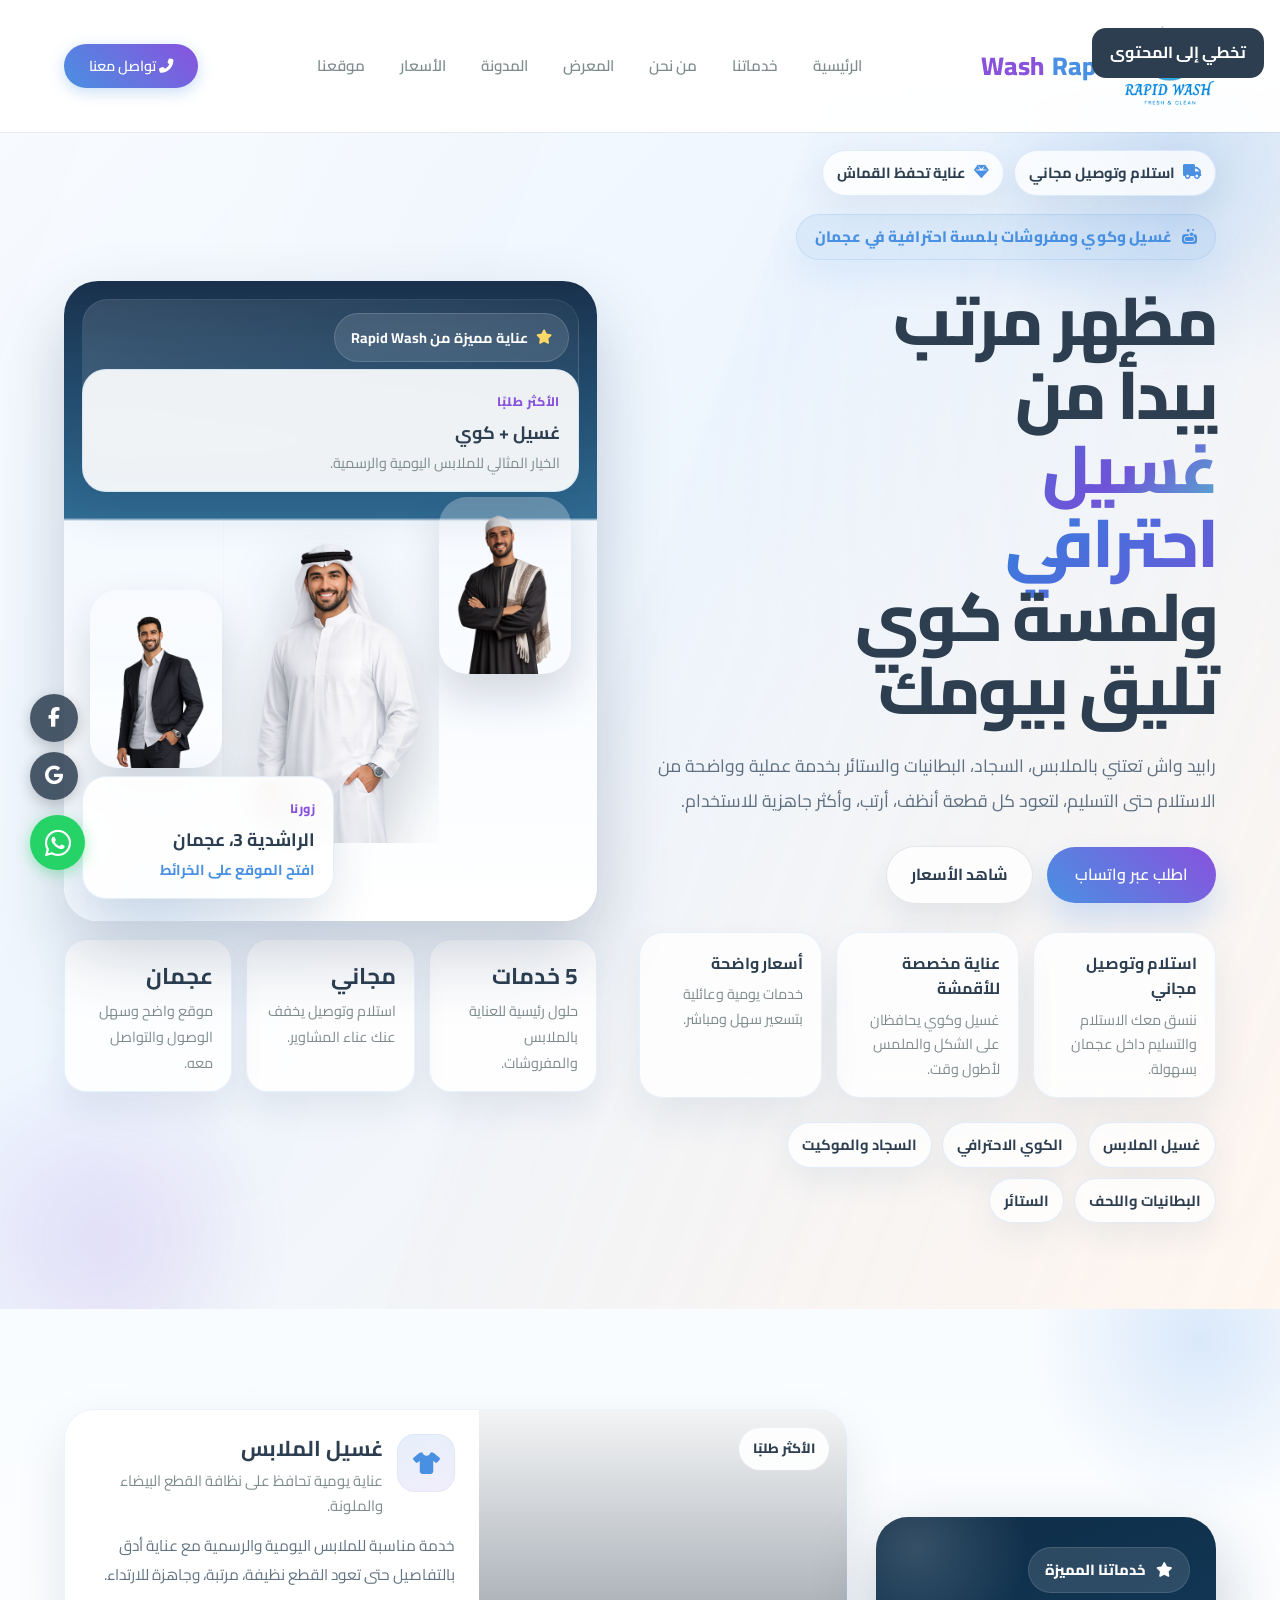
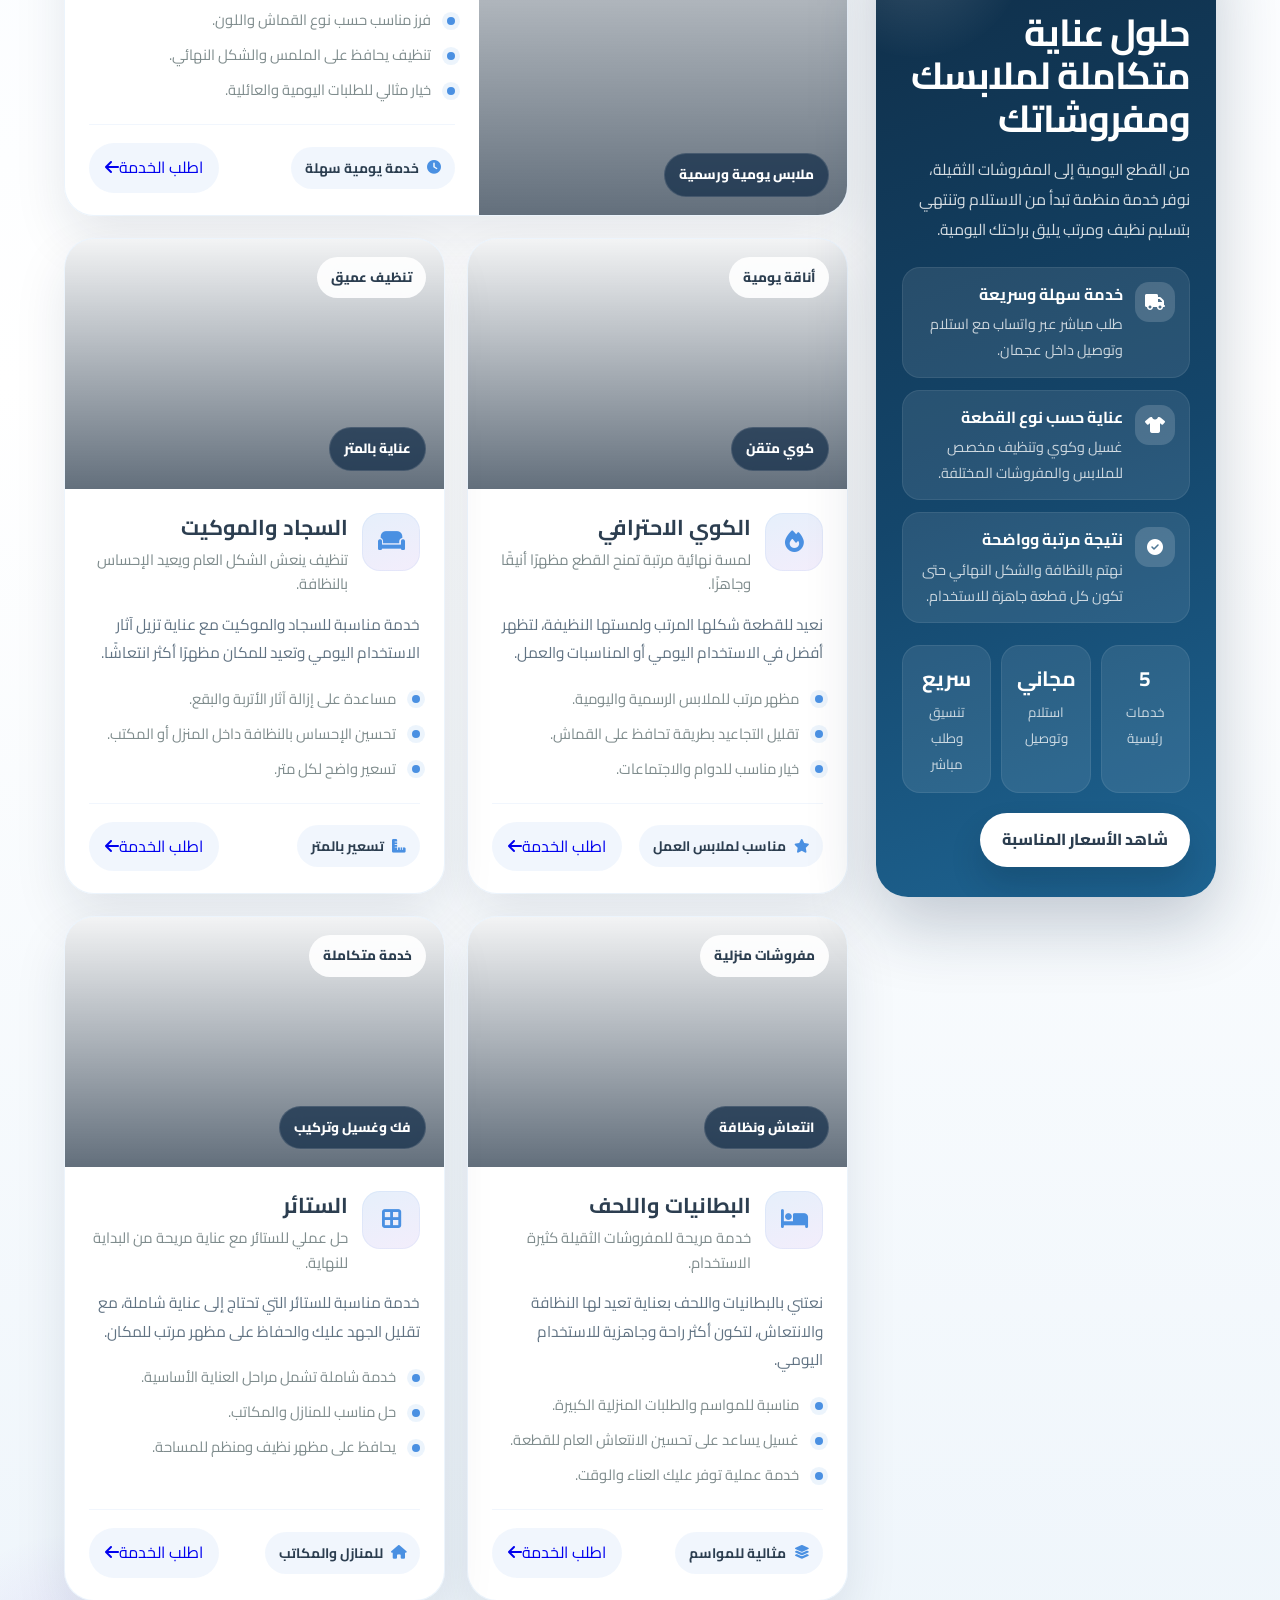
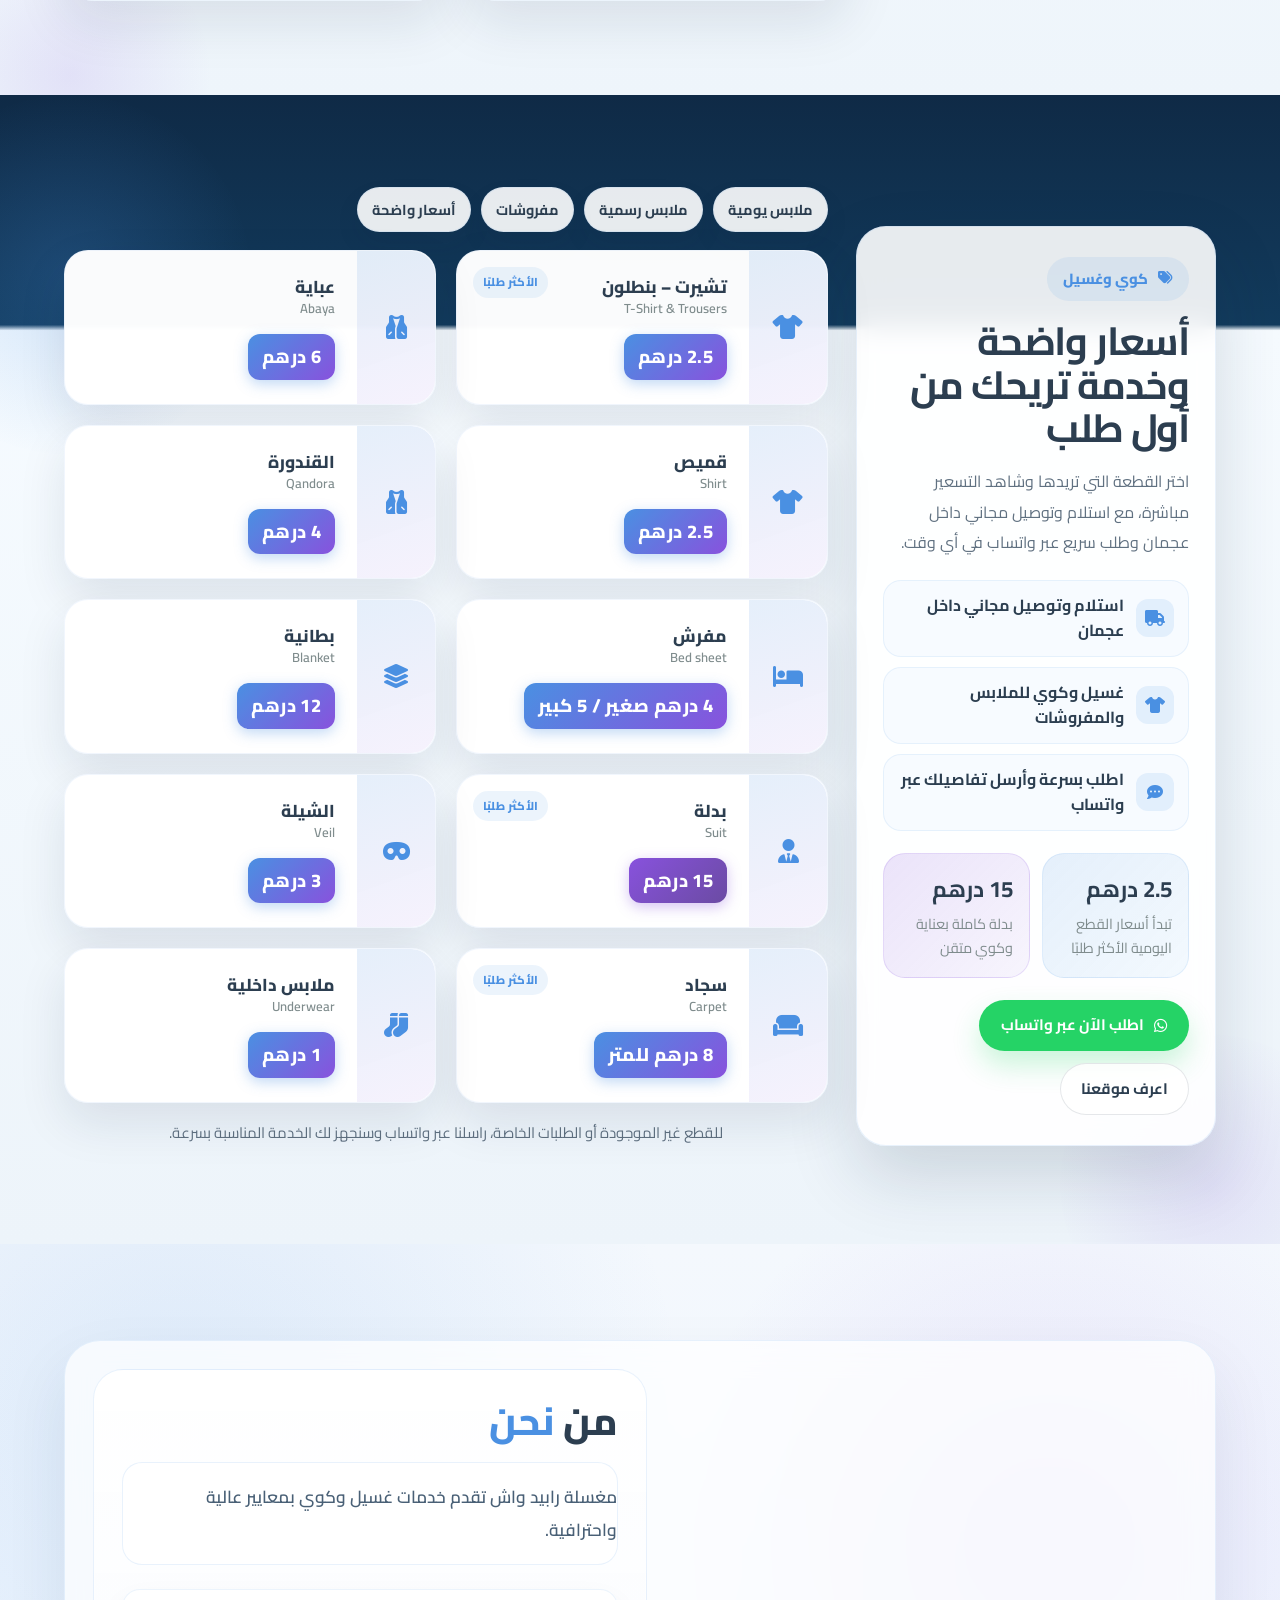
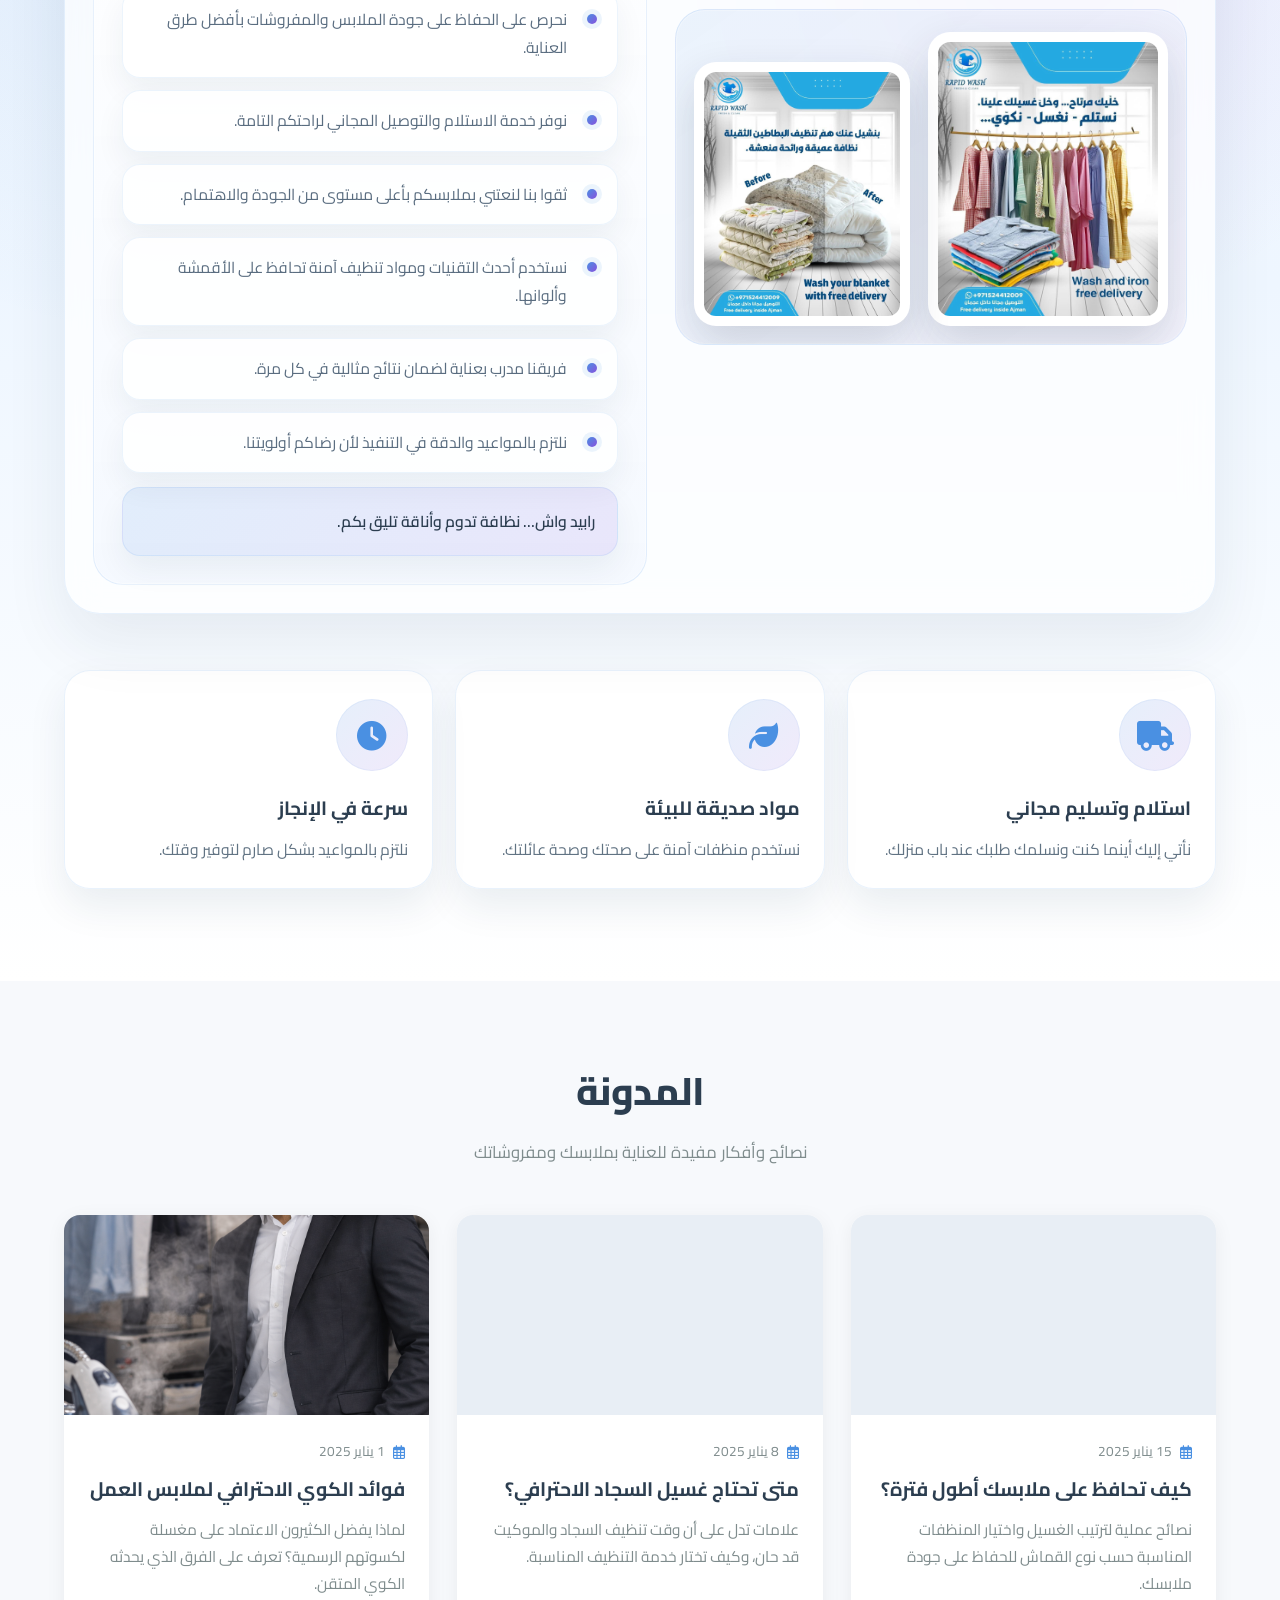
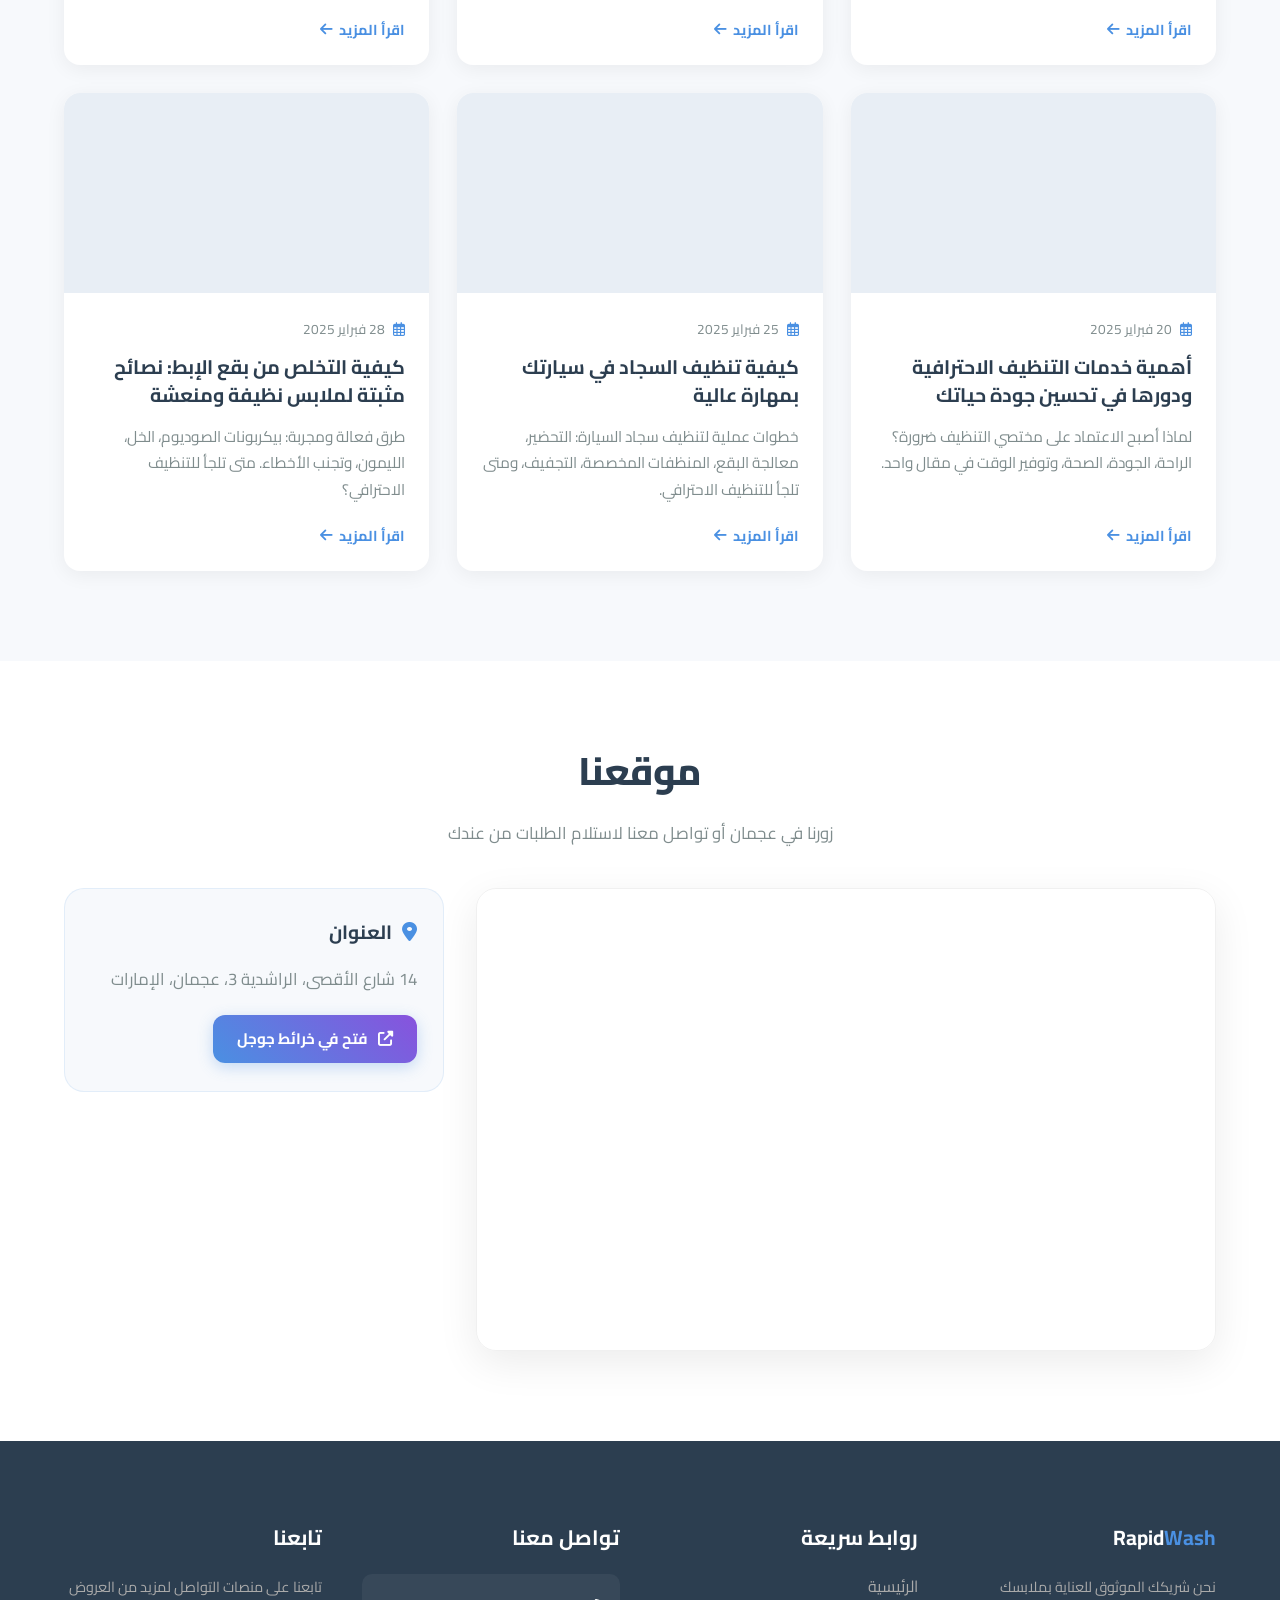
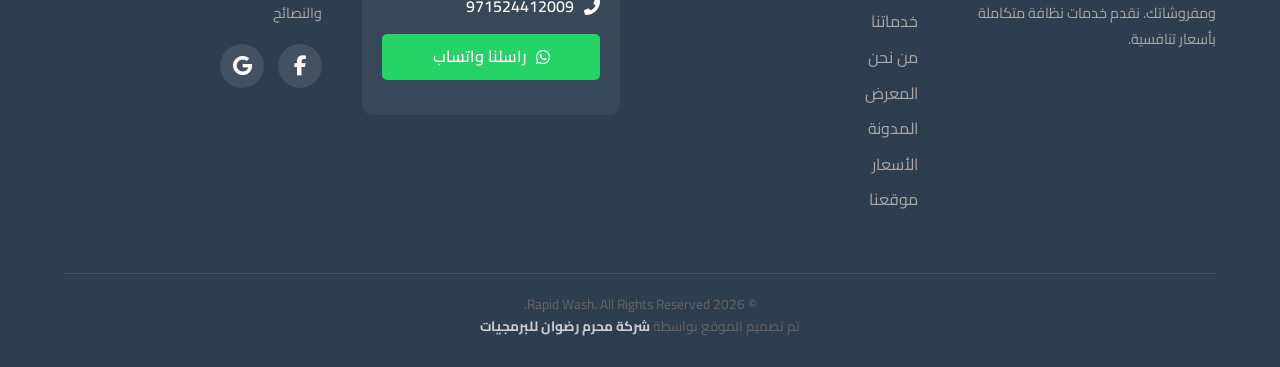
==== commit 4d2d3bcc: "Add files via upload" ====
--- a/index.html
+++ b/index.html
@@ -1387,6 +1387,14 @@
             padding-top: 20px;
             font-size: 0.85rem;
             color: #666;
+        }
+        .copyright a {
+            color: #cfcfcf;
+            text-decoration: none;
+            font-weight: 700;
+        }
+        .copyright a:hover {
+            color: var(--primary-color);
         }
 
         /* --- قسم المدونة --- */
@@ -2599,6 +2607,9 @@
         </div>
         <div class="copyright">
             &copy; 2026 Rapid Wash. All Rights Reserved.
+            <br>
+            تم تصميم الموقع بواسطة
+            <a href="https://moharamradwan.com/" target="_blank" rel="noopener noreferrer">شركة محرم رضوان للبرمجيات</a>
         </div>
     </footer>
 
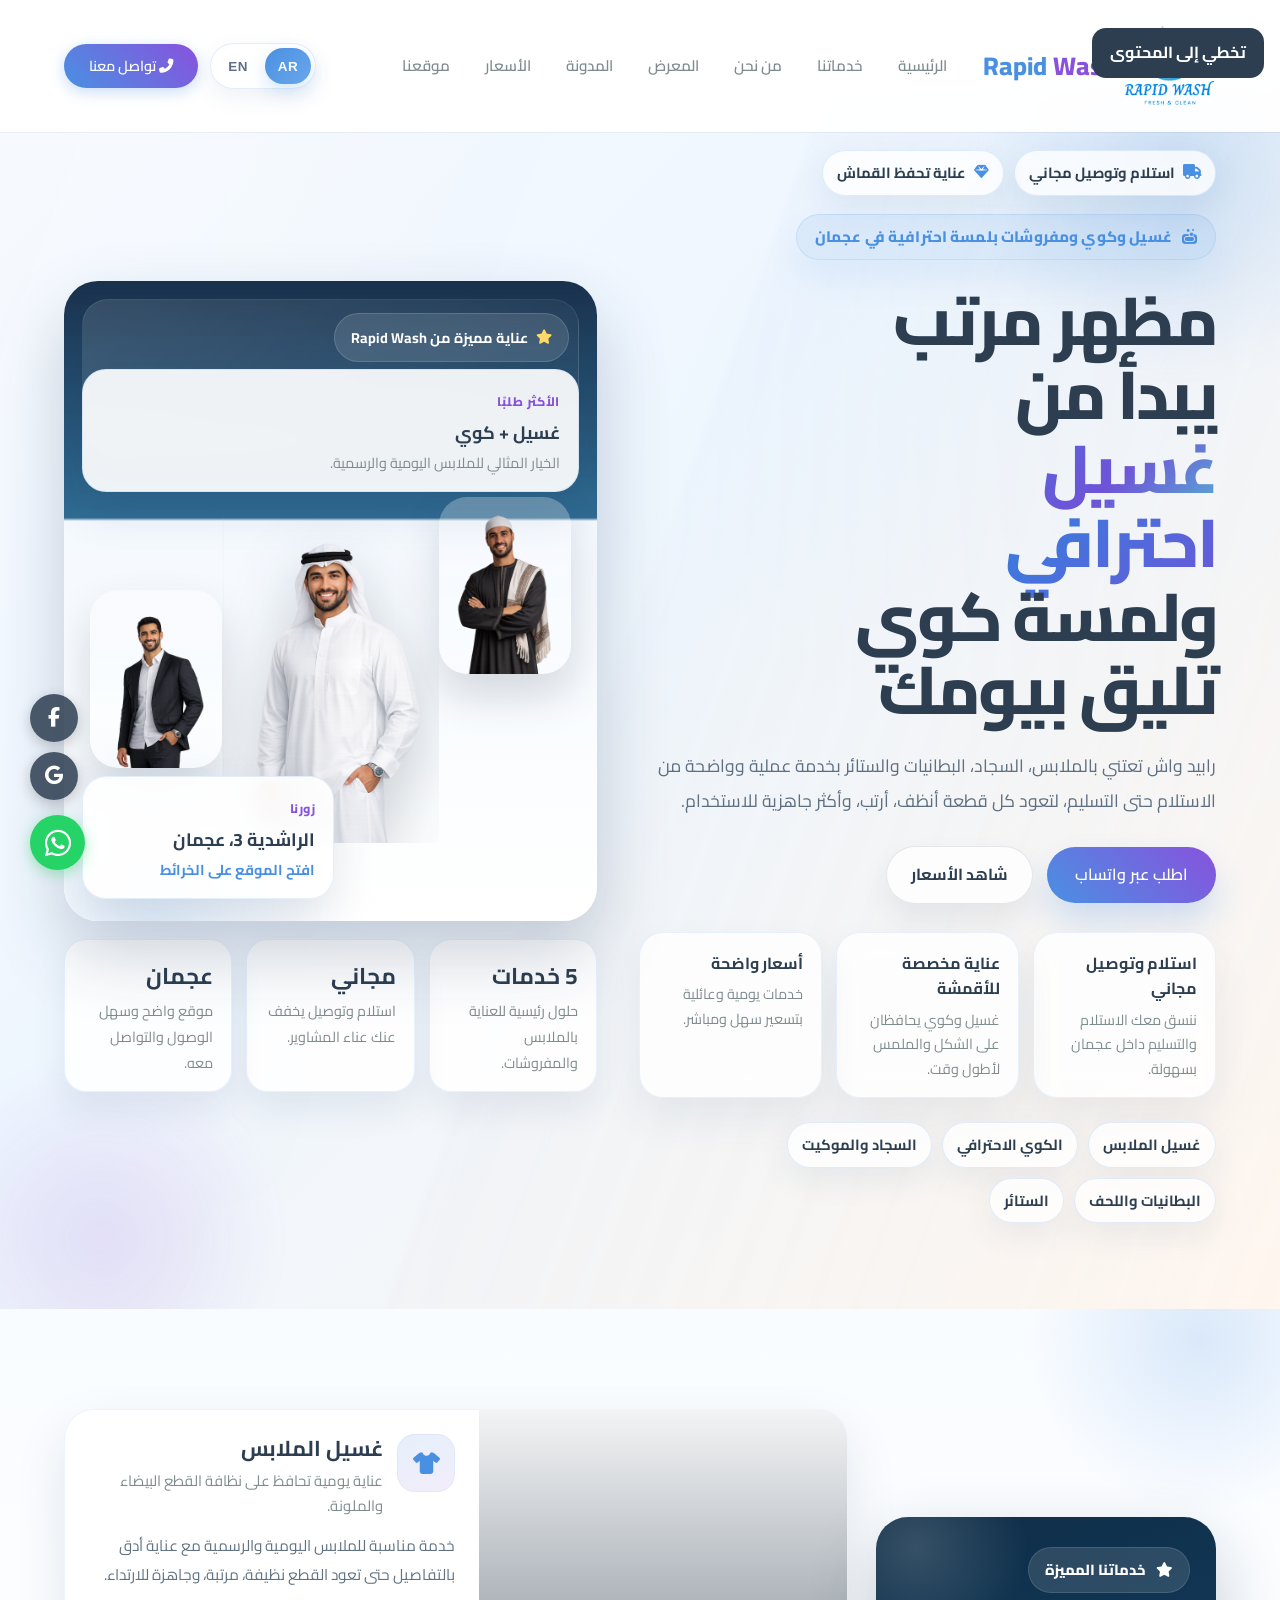
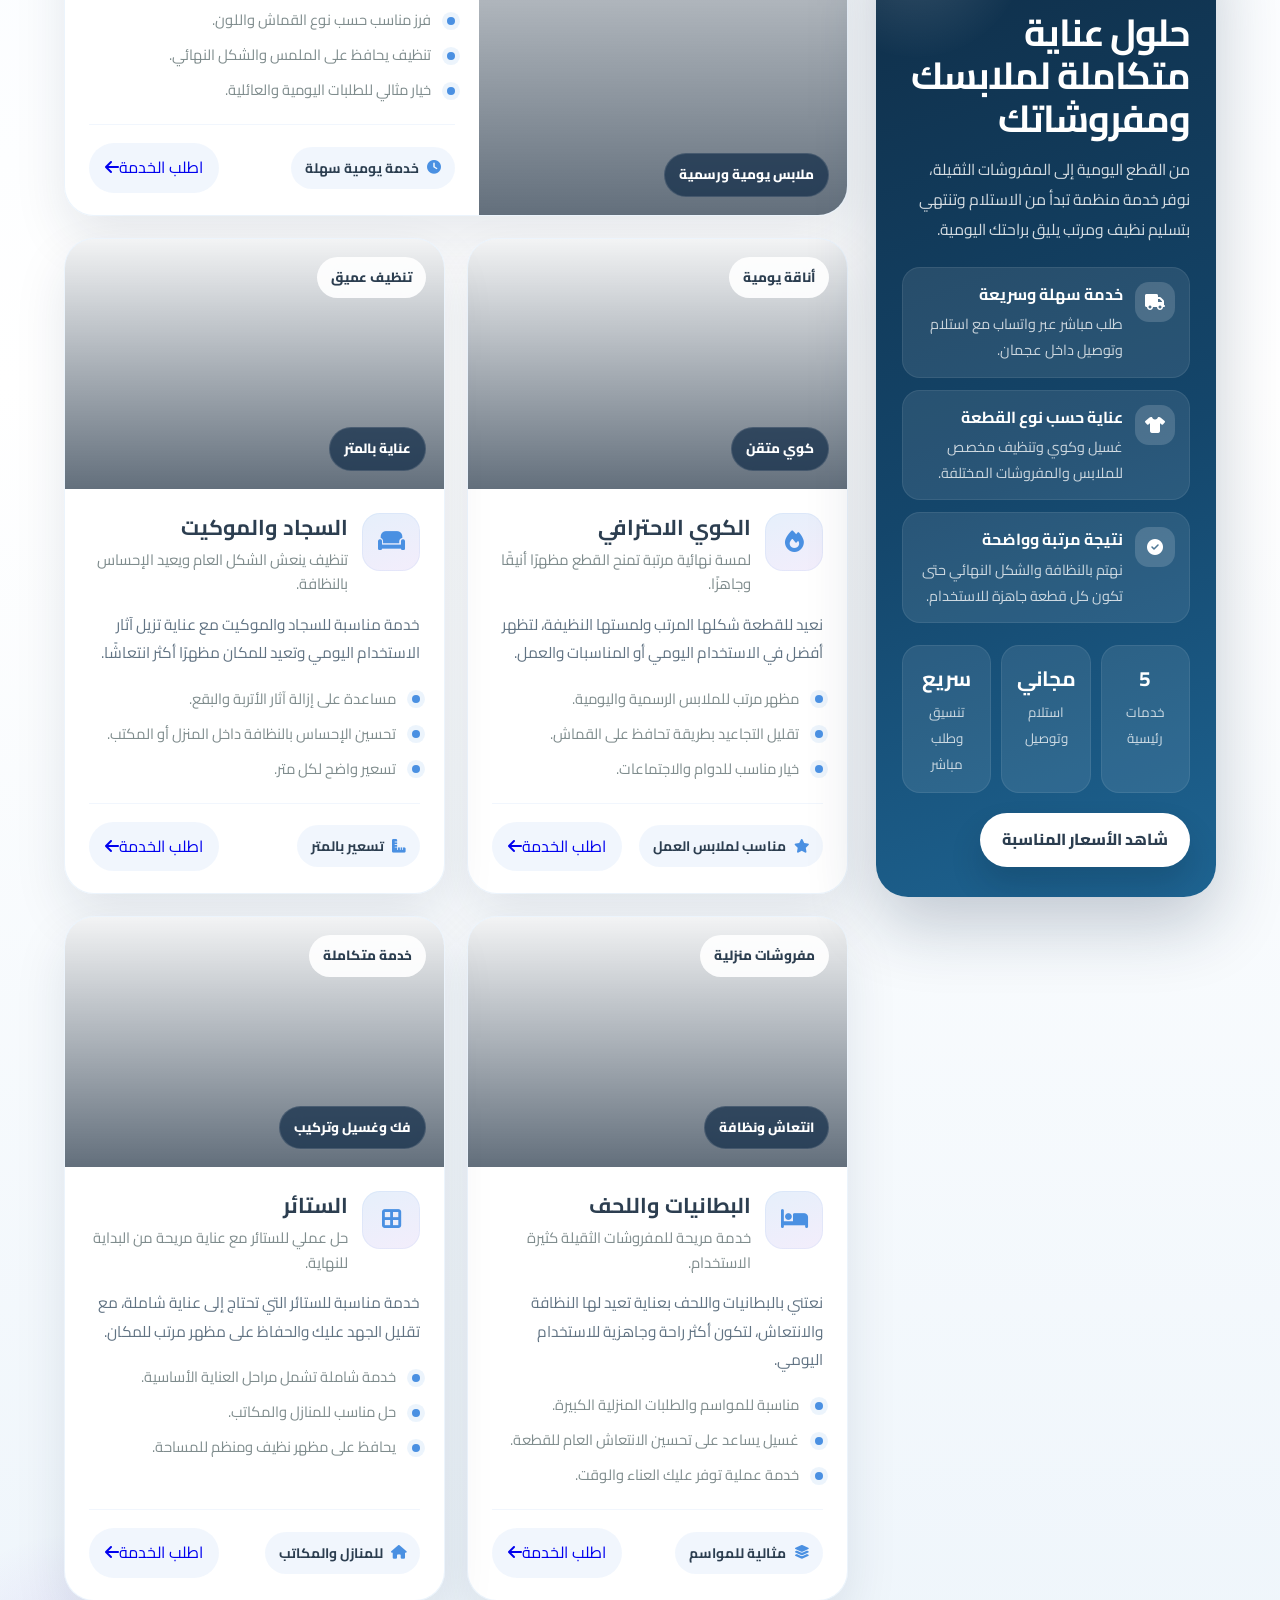
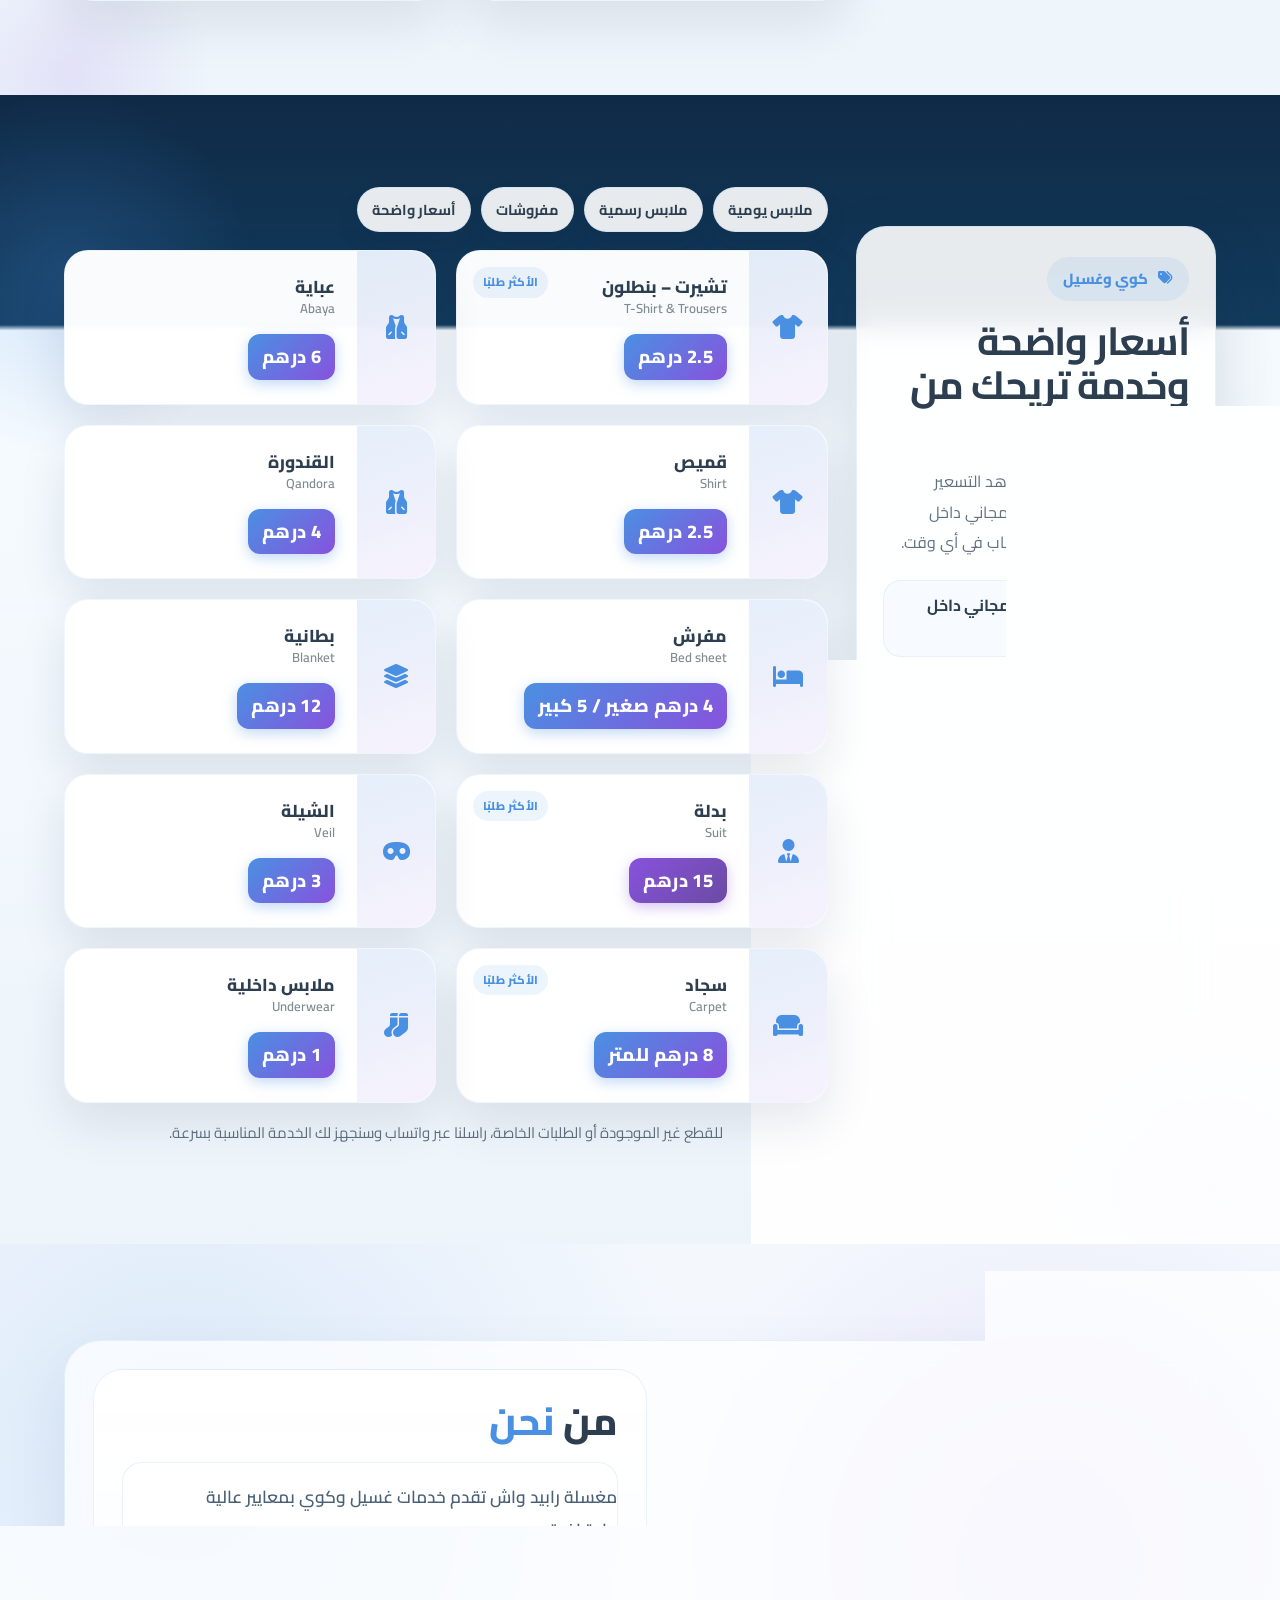
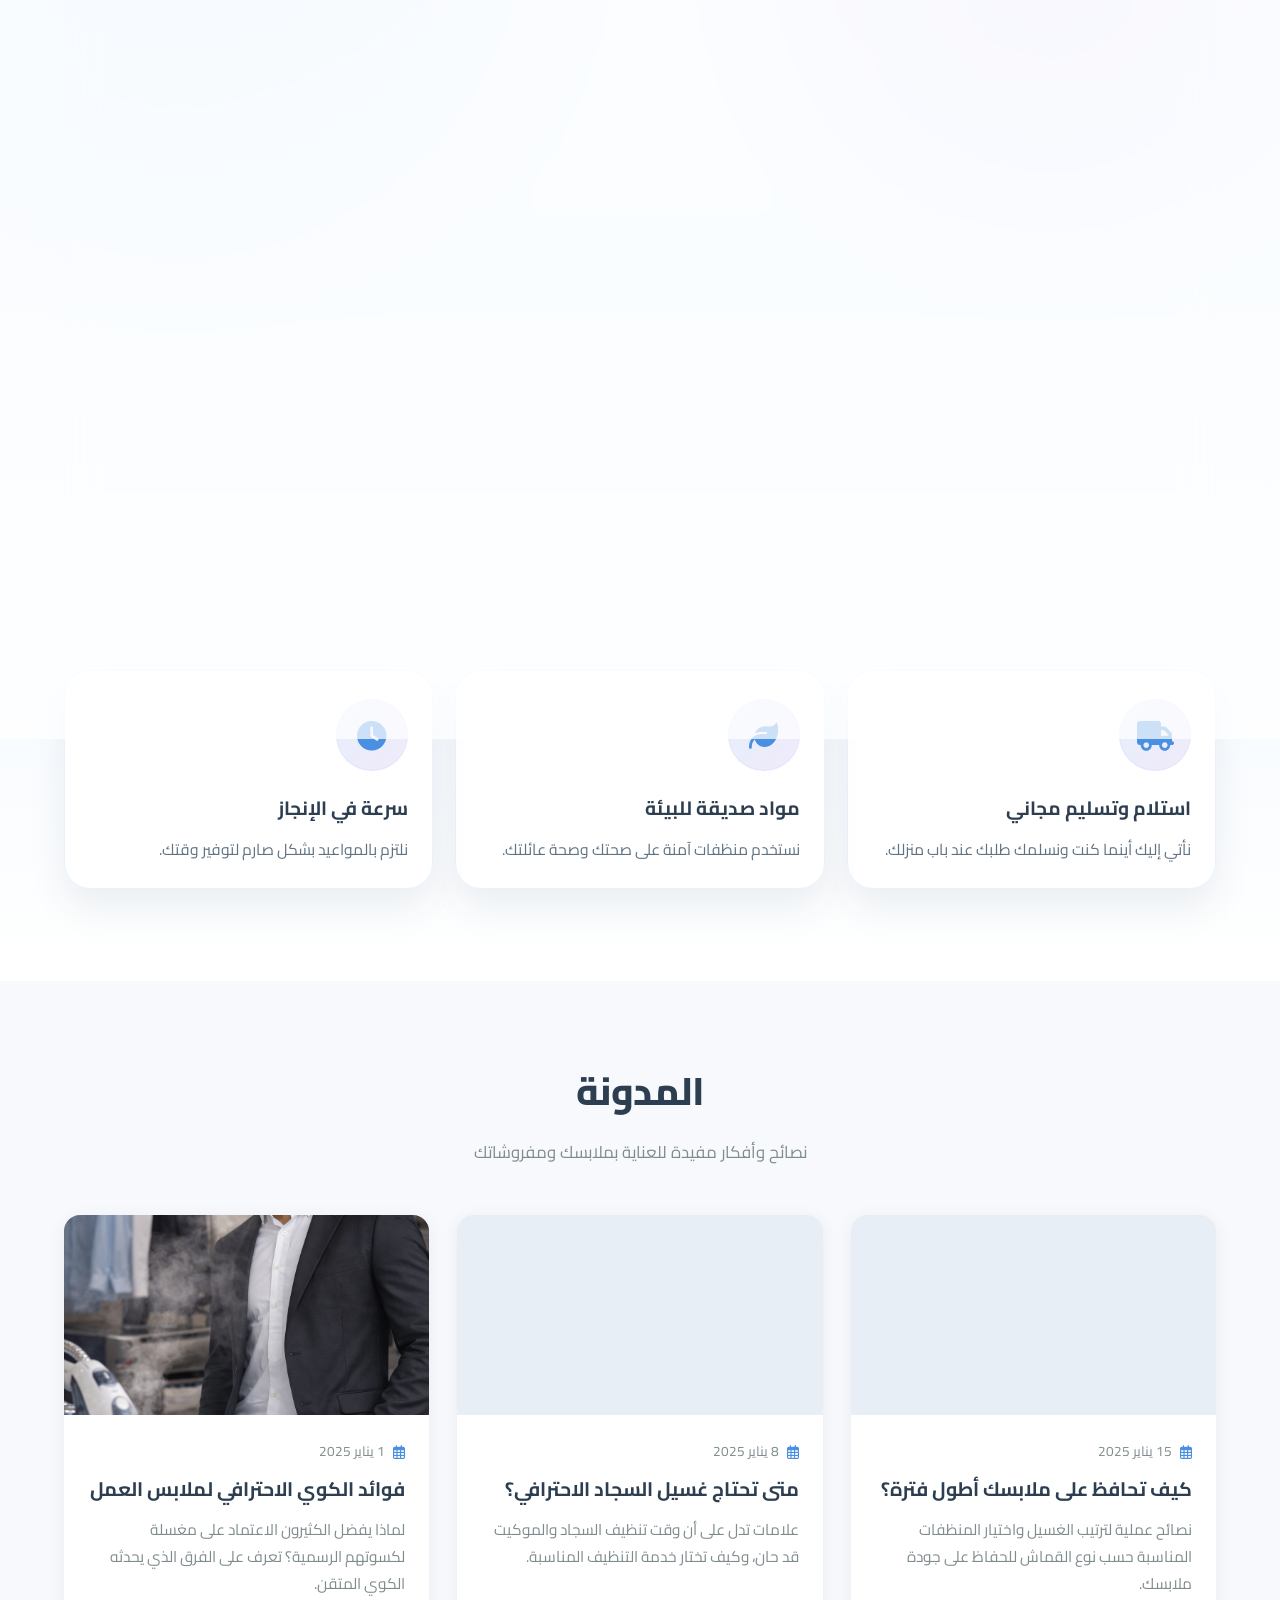
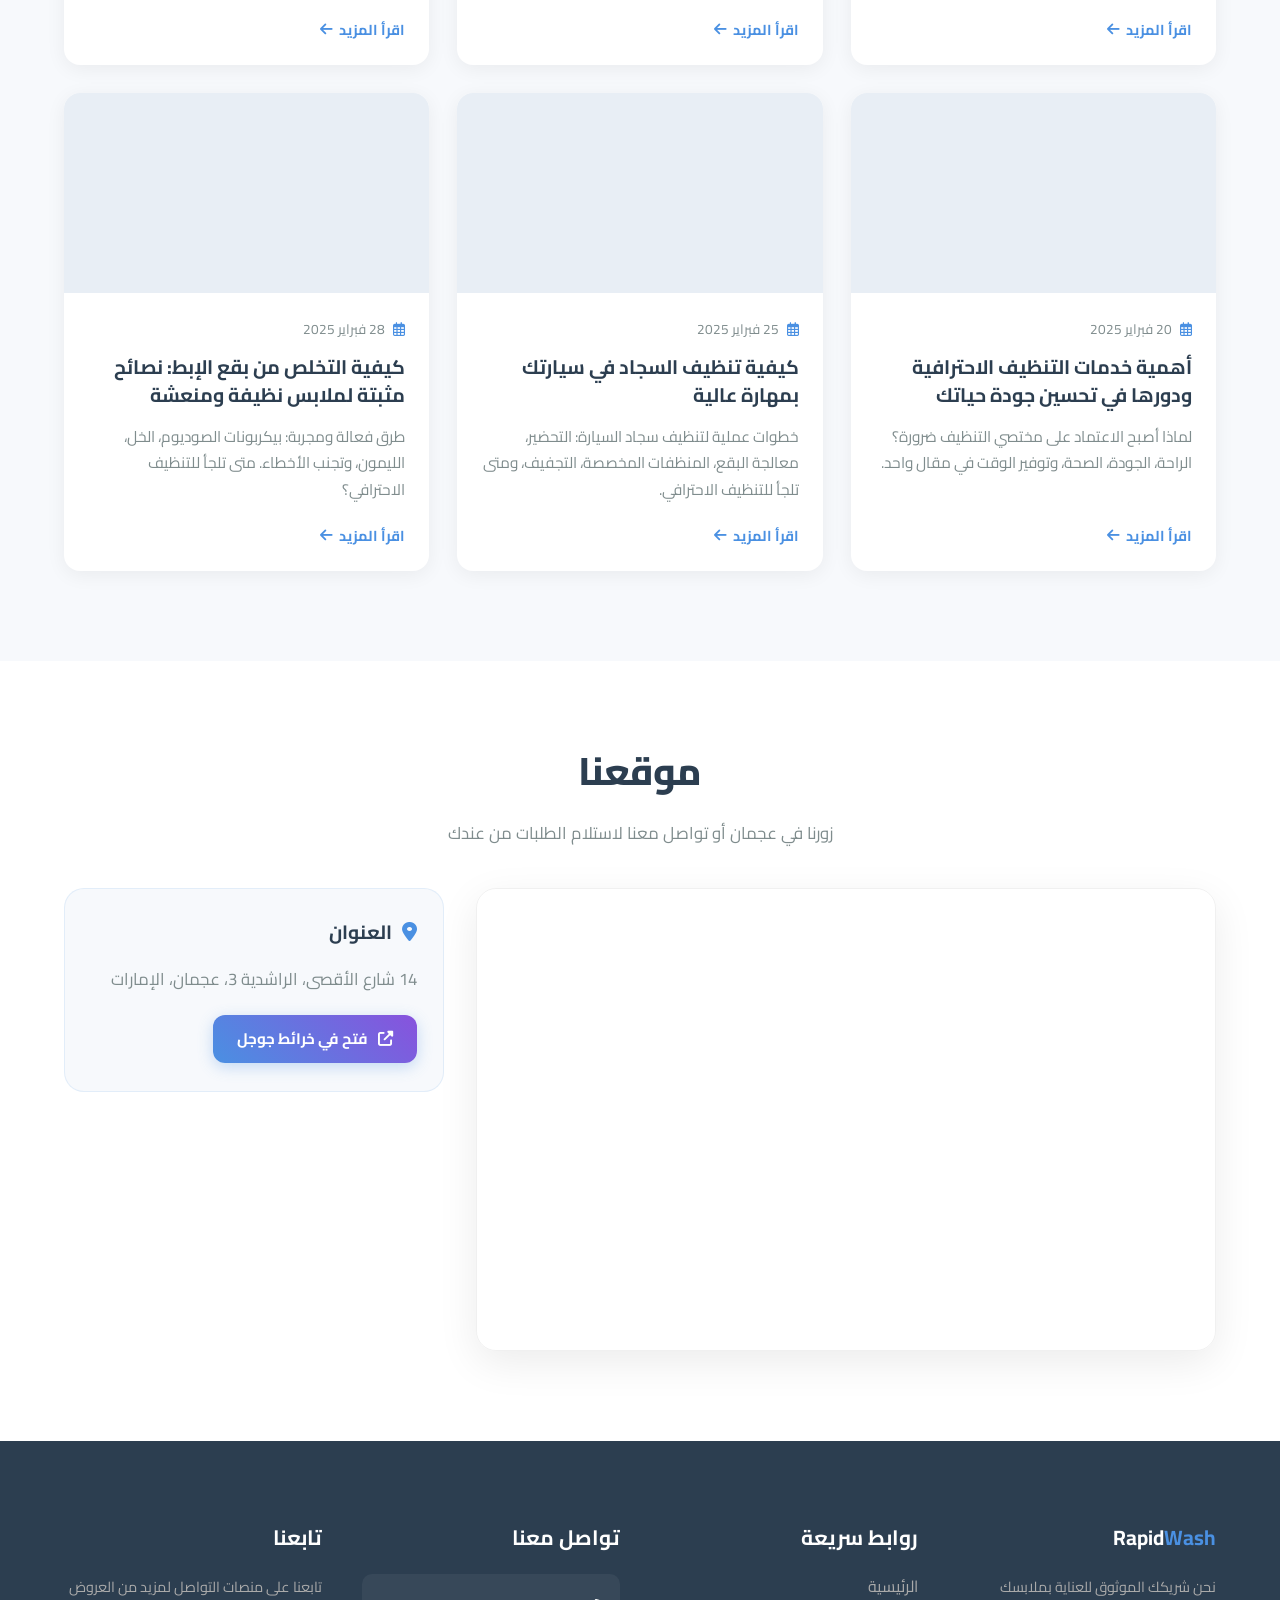
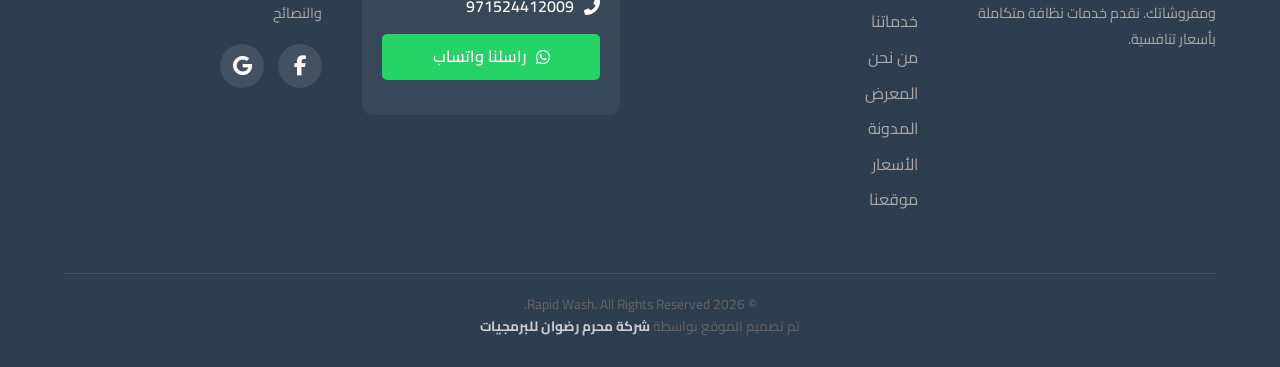
==== commit 54208f15: "Add files via upload" ====
--- a/index.html
+++ b/index.html
@@ -19,7 +19,21 @@
     <link rel="preconnect" href="https://fonts.gstatic.com" crossorigin>
     <link rel="preconnect" href="https://cdnjs.cloudflare.com" crossorigin>
     <link href="https://fonts.googleapis.com/css2?family=Cairo:wght@300;400;600;700;800&display=swap" rel="stylesheet">
-    <link rel="stylesheet" href="https://cdnjs.cloudflare.com/ajax/libs/font-awesome/6.4.0/css/all.min.css">
+    <link rel="stylesheet" href="https://cdnjs.cloudflare.com/ajax/libs/font-awesome/6.4.0/css/all.min.css">
+    <link rel="stylesheet" href="css/rapidwash-i18n.css">
+    <script src="js/rapidwash-i18n.js"></script>
+    <script>
+        (function() {
+            try {
+                if (window.localStorage.getItem('rapidwash-language') === 'en') {
+                    document.documentElement.lang = 'en';
+                    document.documentElement.dir = 'ltr';
+                }
+            } catch (error) {
+                return;
+            }
+        })();
+    </script>
     <script type="application/ld+json">
         {
             "@context": "https://schema.org",
@@ -1691,8 +1705,8 @@
             opacity: 0;
             transition: opacity 0.3s ease;
         }
-        .pricing-card.popular::after {
-            content: 'الأكثر طلبًا';
+        .pricing-card.popular::after {
+            content: var(--popular-card-label, 'الأكثر طلبًا');
             position: absolute;
             top: 16px;
             left: 16px;
@@ -2006,7 +2020,7 @@
         }
     </style>
 </head>
-<body>
+<body data-page="index">
     <a class="skip-link" href="#mainContent">تخطي إلى المحتوى</a>
 
     <!-- وسائل التواصل العائمة -->
@@ -2022,7 +2036,7 @@
     <!-- الهيدر -->
     <header>
         <nav class="navbar">
-            <a href="#home" class="logo"><img src="img/logo.png" alt="Rapid Wash" width="996" height="996" decoding="async">Rapid<span>Wash</span></a>
+            <a href="#home" class="logo"><img src="img/logo.png" alt="Rapid Wash" width="996" height="996" decoding="async"><bdi dir="ltr">Rapid <span>Wash</span></bdi></a>
             <div class="nav-overlay" id="navOverlay" onclick="closeMenu()" aria-hidden="true"></div>
             <ul class="nav-links" id="siteMenu">
                 <li class="mobile-menu-close">
@@ -2036,13 +2050,16 @@
                 <li><a href="#pricing" onclick="closeMenu()">الأسعار</a></li>
                 <li><a href="#location" onclick="closeMenu()">موقعنا</a></li>
             </ul>
-            <button type="button" class="nav-toggle" id="navToggle" aria-label="فتح القائمة" aria-expanded="false" aria-controls="siteMenu" onclick="toggleMenu()">
-                <i class="fas fa-bars" id="navToggleIcon"></i>
-            </button>
-            <a href="tel:971524412009" class="btn-header">
-                <i class="fas fa-phone-alt"></i><span> تواصل معنا</span>
-            </a>
-        </nav>
+            <div class="nav-actions">
+                <button type="button" class="nav-toggle" id="navToggle" aria-label="فتح القائمة" aria-expanded="false" aria-controls="siteMenu" onclick="toggleMenu()">
+                    <i class="fas fa-bars" id="navToggleIcon"></i>
+                </button>
+                <div class="lang-switcher" data-language-switcher></div>
+                <a href="tel:971524412009" class="btn-header">
+                    <i class="fas fa-phone-alt"></i><span> تواصل معنا</span>
+                </a>
+            </div>
+        </nav>
     </header>
 
     <main id="mainContent">
@@ -2173,8 +2190,7 @@
             <div class="services-grid">
                 <article class="service-card featured">
                     <div class="service-card-media" style="background-image: url('https://images.unsplash.com/photo-1604335399105-a0c585fd81a1?auto=format&fit=crop&w=900&q=80');">
-                        <span class="service-badge">الأكثر طلبًا</span>
-                        <span class="service-media-tag">ملابس يومية ورسمية</span>
+                        <span class="service-media-tag">ملابس يومية ورسمية</span>
                     </div>
                     <div class="service-card-body">
                         <div class="service-card-top">
@@ -2631,7 +2647,7 @@
                 navToggleIcon.className = isOpen ? 'fas fa-times' : 'fas fa-bars';
             }
             if (navToggle) {
-                navToggle.setAttribute('aria-label', isOpen ? 'إغلاق القائمة' : 'فتح القائمة');
+                navToggle.setAttribute('aria-label', window.RapidWashI18n ? window.RapidWashI18n.getMenuLabel(isOpen) : (isOpen ? 'إغلاق القائمة' : 'فتح القائمة'));
                 navToggle.setAttribute('aria-expanded', isOpen ? 'true' : 'false');
             }
             if (navOverlay) {
--- a/css/rapidwash-i18n.css
+++ b/css/rapidwash-i18n.css
@@ -0,0 +1,193 @@
+.nav-actions,
+.header-tools {
+    display: flex;
+    align-items: center;
+    gap: 12px;
+}
+
+.site-header .inner {
+    gap: 12px;
+}
+
+.navbar > .logo,
+.site-header .inner > .logo {
+    margin-inline-end: clamp(18px, 2.8vw, 42px);
+}
+
+.nav-actions {
+    margin-inline-start: auto;
+}
+
+.header-tools {
+    flex-wrap: wrap;
+    margin-inline-start: auto;
+}
+
+.lang-switcher {
+    display: inline-flex;
+    align-items: center;
+    gap: 4px;
+    padding: 4px;
+    border-radius: 999px;
+    border: 1px solid rgba(74, 144, 226, 0.16);
+    background: rgba(255, 255, 255, 0.92);
+    box-shadow: 0 8px 24px rgba(32, 76, 125, 0.08);
+    flex-shrink: 0;
+}
+
+.lang-switcher button {
+    border: none;
+    background: transparent;
+    color: #5e7086;
+    min-width: 46px;
+    height: 36px;
+    border-radius: 999px;
+    font-weight: 800;
+    font-size: 0.84rem;
+    letter-spacing: 0.04em;
+    cursor: pointer;
+    transition: background 0.2s ease, color 0.2s ease, transform 0.2s ease;
+}
+
+.lang-switcher button:hover {
+    color: #2c3e50;
+}
+
+.lang-switcher button.is-active {
+    background: linear-gradient(135deg, #4a90e2, #6aa7eb);
+    color: #fff;
+    box-shadow: 0 8px 18px rgba(74, 144, 226, 0.22);
+}
+
+html[dir="ltr"] body {
+    direction: ltr;
+}
+
+html[dir="ltr"] .hero-content,
+html[dir="ltr"] .services-overview,
+html[dir="ltr"] .service-card-body,
+html[dir="ltr"] .pricing-overview,
+html[dir="ltr"] .pricing-catalog,
+html[dir="ltr"] .section-header,
+html[dir="ltr"] .about-intro-text,
+html[dir="ltr"] .feature-item,
+html[dir="ltr"] .blog-card-body,
+html[dir="ltr"] .map-address-card,
+html[dir="ltr"] .footer-col,
+html[dir="ltr"] .gallery-hero-content,
+html[dir="ltr"] .gallery-toolbar,
+html[dir="ltr"] .gallery-cta,
+html[dir="ltr"] .article-wrap,
+html[dir="ltr"] .article-section,
+html[dir="ltr"] .site-footer {
+    text-align: left;
+}
+
+html[dir="ltr"] .hero-info-top {
+    left: 18px;
+    right: auto;
+}
+
+html[dir="ltr"] .hero-info-bottom {
+    right: 18px;
+    left: auto;
+}
+
+html[dir="ltr"] .hero-stage-badge {
+    left: 16px;
+    right: auto;
+}
+
+html[dir="ltr"] .nav-links {
+    direction: ltr;
+}
+
+html[dir="ltr"] .service-points li,
+html[dir="ltr"] .article-section li,
+html[dir="ltr"] .tips-list li {
+    padding-left: 24px;
+    padding-right: 0;
+}
+
+html[dir="ltr"] .service-points li::before,
+html[dir="ltr"] .article-section li::before,
+html[dir="ltr"] .tips-list li::before {
+    left: 0;
+    right: auto;
+}
+
+html[dir="ltr"] .service-link i,
+html[dir="ltr"] .read-more i,
+html[dir="ltr"] .back i {
+    transform: scaleX(-1);
+}
+
+html[dir="ltr"] .nav-links,
+html[dir="ltr"] .pricing-strip,
+html[dir="ltr"] .hero-service-strip,
+html[dir="ltr"] .services-overview-list,
+html[dir="ltr"] .services-stats,
+html[dir="ltr"] .hero-proof,
+html[dir="ltr"] .footer-social {
+    justify-content: flex-start;
+}
+
+html[dir="ltr"] .nav-links li.mobile-menu-close,
+html[dir="ltr"] .contact-box a,
+html[dir="ltr"] .footer-col a,
+html[dir="ltr"] .footer-col p {
+    text-align: left;
+}
+
+@media (max-width: 1024px) {
+    .nav-actions {
+        gap: 10px;
+    }
+}
+
+@media (max-width: 768px) {
+    .nav-actions,
+    .header-tools {
+        gap: 8px;
+    }
+
+    .site-header .inner {
+        flex-wrap: wrap;
+    }
+
+    .navbar > .logo,
+    .site-header .inner > .logo {
+        margin-inline-end: 12px;
+    }
+
+    .header-tools {
+        width: 100%;
+        justify-content: space-between;
+    }
+
+    .lang-switcher button {
+        min-width: 42px;
+        height: 34px;
+    }
+
+    html[dir="ltr"] .nav-links {
+        left: 0;
+        right: auto;
+        box-shadow: 4px 0 24px rgba(0, 0, 0, 0.12);
+    }
+
+    html[dir="ltr"] .hero-stage-badge {
+        left: 12px;
+        right: auto;
+    }
+
+    html[dir="ltr"] .hero-info-top {
+        left: 8px;
+        right: 8px;
+    }
+
+    html[dir="ltr"] .hero-info-bottom {
+        right: 8px;
+        left: auto;
+    }
+}
